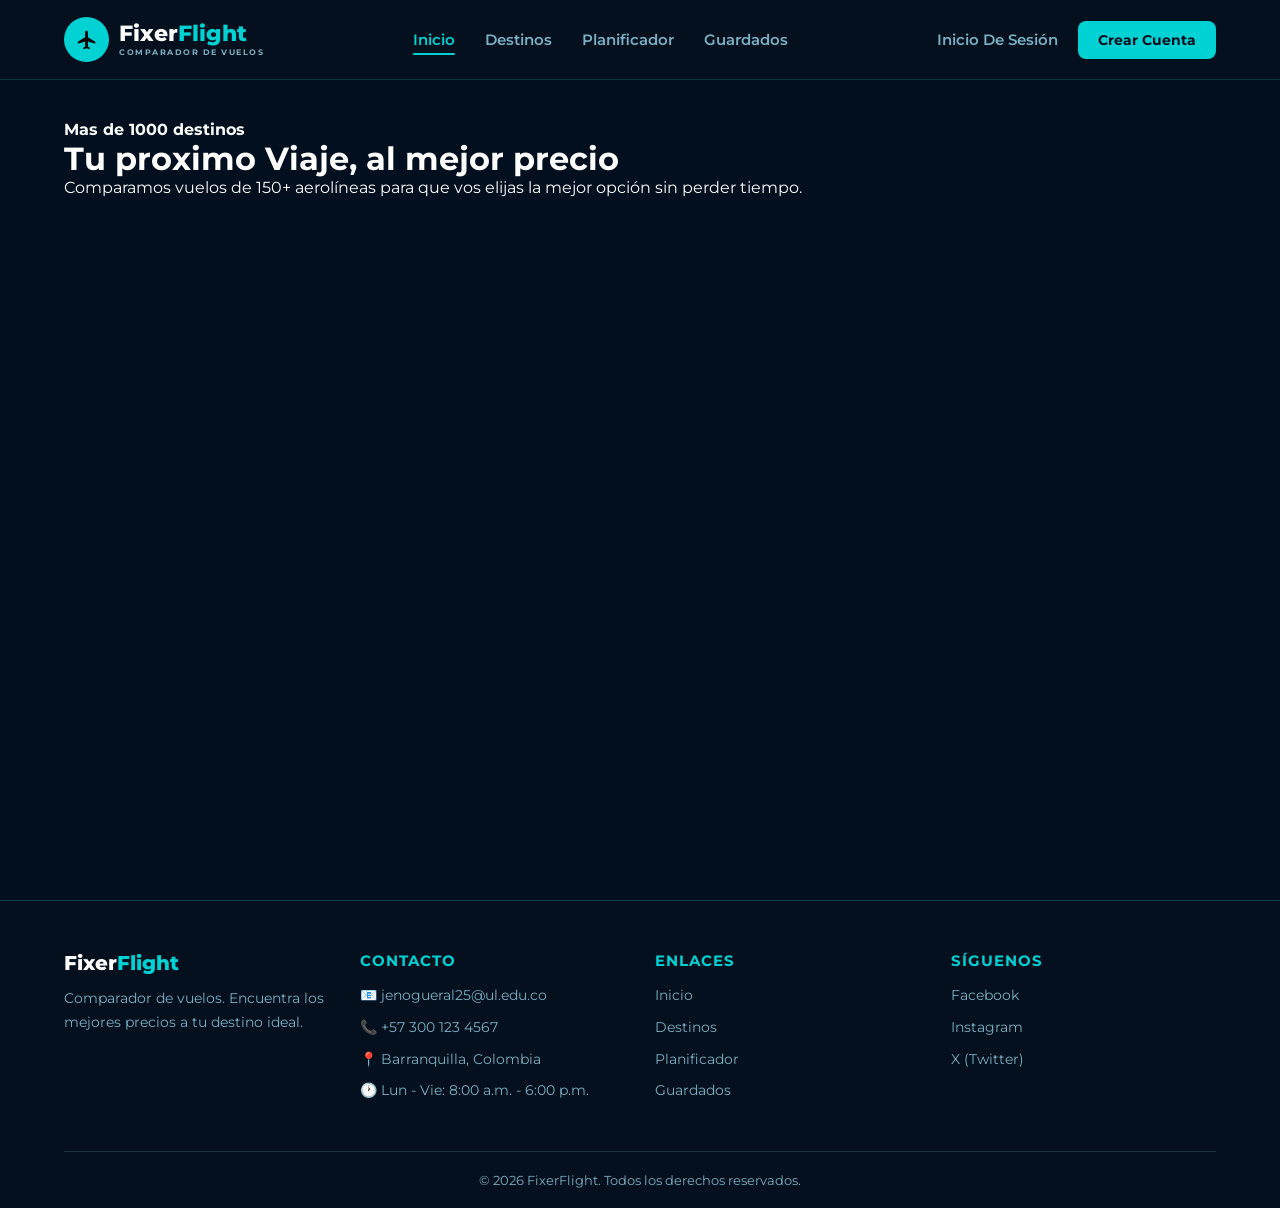
==== index.html @ 4edde40e "x" ====
<!DOCTYPE html>
<html lang="es">
<head>
    <meta charset="UTF-8">
    <meta name="viewport" content="width=device-width, initial-scale=1.0">
    <title>FixerFlight</title>
    <link rel="stylesheet" href="css/stlyles.css">
</head>

<body>
   <header class="contenedor"> 
        
        <a href="" class="logo-link">
            <div class="logo">
                <div class="icon-circle">
                    <svg xmlns="http://www.w3.org/2000/svg" viewBox="0 0 24 24" fill="currentColor" class="avion-icon">
                        <path d="M21 16v-2l-8-5V3.5c0-.83-.67-1.5-1.5-1.5S10 2.67 10 3.5V9l-8 5v2l8-2.5V19l-2 1.5V22l3.5-1 3.5 1v-1.5L13 19v-5.5l8 2.5z"/>
                    </svg>
                </div>
                <div class="text-container">
                    <h1 class="main-title">
                        <span class="text-white">Fixer</span><span class="text-cyan">Flight</span>
                    </h1>
                    <p class="subtitle">COMPARADOR DE VUELOS</p>
                </div>
            </div>
        </a>
        
        
        <ul class="nav-menu">
            <li><a href="index.html" data-page="inicio" class="active">Inicio</a></li>
            <li><a href="destinos.html" data-page="destinos">Destinos</a></li>
            <li><a href="planificador.html" data-page="planificador">Planificador</a></li>
            <li><a href="guardados.html" data-page="guardados">Guardados</a></li>
        </ul>

        
        <div class="sesion">
            <a href="#Inicio_Sesion" class="Inicio_sesion">Inicio De Sesión</a>
            <button type="button" class="btn-crear">Crear Cuenta</button>
        </div>
      
   </header>

   <!-- Contenido principal -->
  <main>

    <h4>Mas de 1000 destinos</h4>
    
    <h1>Tu proximo Viaje, al mejor precio</h1>
    <p>Comparamos vuelos de 150+ aerolíneas para que vos elijas la mejor opción sin perder tiempo.</p>
    
    <!-- aqui va el formulario --> 


    




  </main>

  <!-- Barra inferior -->
  <footer class="footer">
    <div class="footer-contenido">

        <div class="footer-col">
            <h3>Fixer<span class="text-cyan">Flight</span></h3>
            <p>Comparador de vuelos. Encuentra los mejores precios a tu destino ideal.</p>
        </div>

        <div class="footer-col">
            <h4>Contacto</h4>
            <ul>
                <li>📧 <a href="mailto:contacto@fixerflight.com">jenogueral25@ul.edu.co</a></li>
                <li>📞 <a href="tel:+573001234567">+57 300 123 4567</a></li>
                <li>📍 Barranquilla, Colombia</li>
                <li>🕐 Lun - Vie: 8:00 a.m. - 6:00 p.m.</li>
            </ul>
        </div>

        <div class="footer-col">
            <h4>Enlaces</h4>
            <ul>
                <li><a href="index.html">Inicio</a></li>
                <li><a href="destinos.html">Destinos</a></li>
                <li><a href="planificador.html">Planificador</a></li>
                <li><a href="guardados.html">Guardados</a></li>
            </ul>
        </div>

        <div class="footer-col">
            <h4>Síguenos</h4>
            <ul>
                <li><a href="#">Facebook</a></li>
                <li><a href="#">Instagram</a></li>
                <li><a href="#">X (Twitter)</a></li>
            </ul>
        </div>

    </div>

    <div class="footer-copy">
        <p>© 2026 FixerFlight. Todos los derechos reservados.</p>
    </div>
</footer>
    
</body>
</html>
---- css/stlyles.css ----
/* Importar fuente para que se vea igual que la imagen */
@import url('https://fonts.googleapis.com/css2?family=Montserrat:wght@600;700;800&display=swap');

* {
    margin: 0;
    padding: 0;
    box-sizing: border-box;
    font-family: 'Montserrat', sans-serif;
}

.contenedor {
    background-color: rgb(4, 16, 30); 
    display: flex;
    justify-content: space-between; 
    align-items: center; 
    padding: 0 5%;
    height: 80px; 
    box-shadow: 0 4px 10px rgba(0,0,0,0.3);
    border-bottom: 1px solid rgba(0, 210, 211, 0.2);
}

/* LOGO DE FIXER FLIHGT*/
.logo-link {
    text-decoration: none; 
}

.logo {
    display: flex;
    align-items: center;
    gap: 10px; 
}
/* CIRCULO LOGO BARRA SUPERIOR*/
.icon-circle {
    width: 45px; 
    height: 45px;
    background-color: rgb(0, 210, 211); 
    border-radius: 50%;
    display: flex;
    justify-content: center;
    align-items: center;
}
/* AVION ADENTRO DEL CIRCULO */
.avion-icon {
    width: 22px;
    height: 22px;
    color: #000000; 
}

.text-container {
    display: flex;
    flex-direction: column;
    justify-content: center;
}

.main-title {
    margin: 0;
    font-size: 22px; 
    font-weight: 800;
    line-height: 1;
}

.text-white { color: #ffffff; }
.text-cyan { color: rgb(0, 210, 211); }

.subtitle {
    margin: 2px 0 0 0;
    font-size: 8px; 
    font-weight: 700;
    color: rgb(122, 176, 196); 
    letter-spacing: 1.5px;
}

/* 
   ESTILOS DEL MENÚ DE NAVEGACIÓN
   */
.nav-menu {
    display: flex;
    gap: 30px; 
}

.nav-menu li {
    list-style: none;
}

.nav-menu li a {
    color: rgb(122, 176, 196);
    text-decoration: none; 
    font-size: 15px;
    font-weight: 600;
    transition: color 0.3s ease; 
}


.nav-menu li a:hover {
    color: #00d2d3;
}

.nav-menu li a.active {
    color: #00d2d3;
    position: relative;
}
.nav-menu li a.active::after {
    content: "";
    position: absolute;
    bottom: -6px;
    left: 0;
    width: 100%;
    height: 2px;
    background: #00d2d3;
    border-radius: 2px;
}

.nav-menu :active {
     transform: scale(0.90);
}

/* 
   ESTILOS DE LA SECCIÓN DE SESIÓN
    */
.sesion {
    display: flex;
    align-items: center;
    gap: 20px;
}

.Inicio_sesion {
    color: rgb(122, 176, 196);
    text-decoration: none;
    font-size: 15px;
    font-weight: 600;
    transition: color 0.3s ease;
}
.Inicio_sesion:active{

     transform: scale(0.90);
}

.Inicio_sesion:hover {
    color: #ffffff;
}

/* Estilo del botón Crear Cuenta */
.btn-crear {
    background-color: rgb(0, 210, 211); 
    color: rgb(4, 16, 30); 
    border: none;
    padding: 10px 20px;
    border-radius: 8px; 
    font-size: 14px;
    font-weight: 700;
    cursor: pointer;
    transition: background-color 0.3s ease, transform 0.1s ease;
}

.btn-crear:hover {
    background-color: rgb(0, 184, 185); 
}

.btn-crear:active {
    transform: scale(0.95); 
}

/* ===== CONTENIDO PRINCIPAL ===== */
main {
    background-color: rgb(2, 15, 30);
    min-height: calc(100vh - 80px);
    color: #ffffff;
    padding: 40px 5%;
}

/* ===== FOOTER DE CONTACTO ===== */
.footer {
    background-color: rgb(4, 16, 30);
    border-top: 1px solid rgba(0, 210, 211, 0.25);
    color: rgb(122, 176, 196);
    padding: 50px 5% 20px;
    font-family: 'Montserrat', sans-serif;
}

.footer-contenido {
    display: grid;
    grid-template-columns: repeat(4, 1fr);
    gap: 30px;
    max-width: 1200px;
    margin: 0 auto;
}

.footer-col h3 {
    font-size: 20px;
    color: #ffffff;
    font-weight: 800;
    margin-bottom: 12px;
}

.footer-col h4 {
    font-size: 15px;
    color: #00d2d3;
    font-weight: 700;
    margin-bottom: 14px;
    text-transform: uppercase;
    letter-spacing: 1px;
}

.footer-col p,
.footer-col ul li {
    font-size: 14px;
    line-height: 1.7;
    color: rgb(122, 176, 196);
}

.footer-col ul {
    list-style: none;
    padding: 0;
}

.footer-col ul li {
    margin-bottom: 8px;
}

.footer-col a {
    color: rgb(122, 176, 196);
    text-decoration: none;
    transition: color 0.3s ease;
}

.footer-col a:hover {
    color: #00d2d3;
}

.footer-copy {
    text-align: center;
    margin-top: 40px;
    padding-top: 20px;
    border-top: 1px solid rgba(122, 176, 196, 0.2);
    font-size: 13px;
    color: rgb(122, 176, 196);
}

/* Responsive footer */
@media (max-width: 900px) {
    .footer-contenido {
        grid-template-columns: repeat(2, 1fr);
    }
}

@media (max-width: 500px) {
    .footer-contenido {
        grid-template-columns: 1fr;
        text-align: center;
    }
}
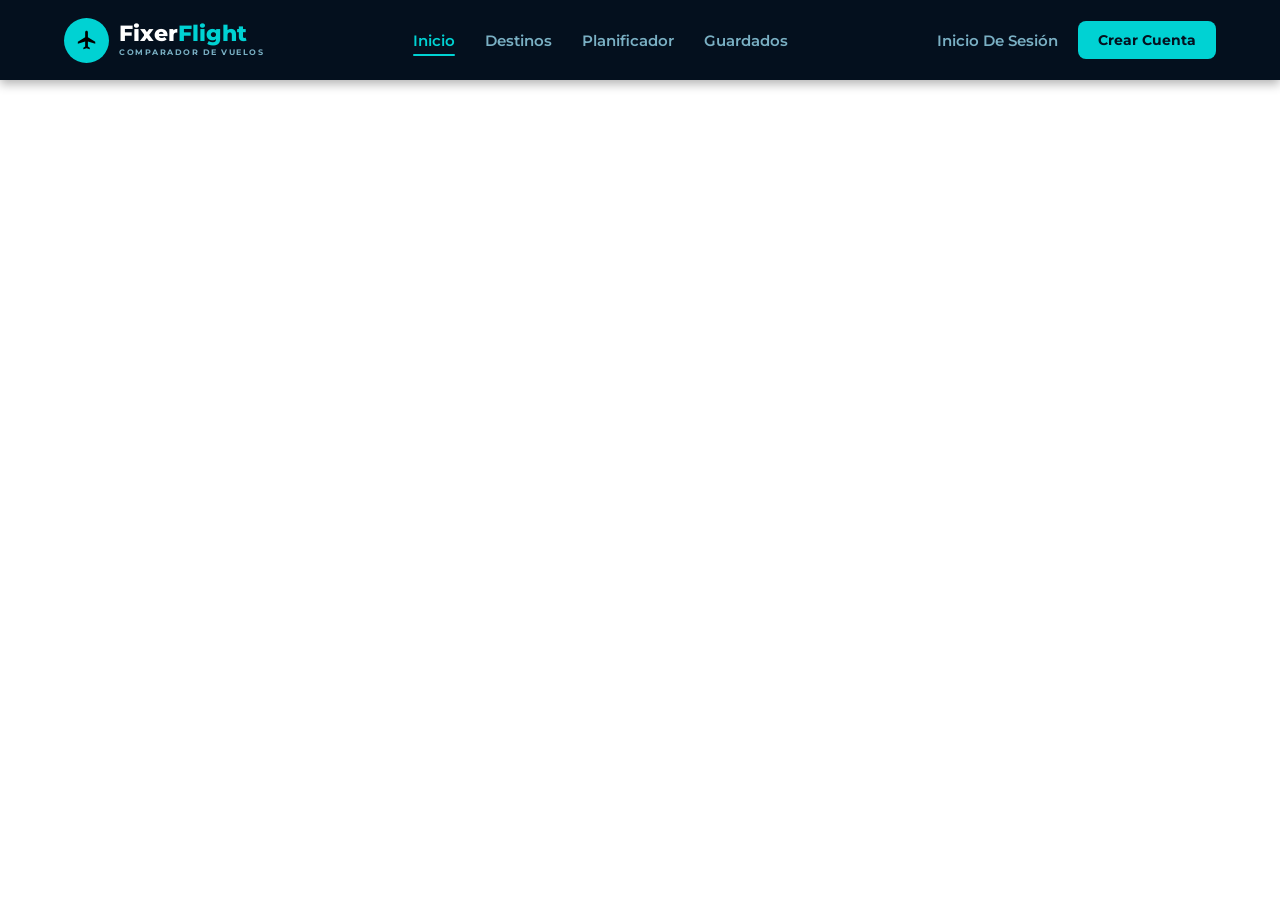
==== commit 9bc78292: "Revert "x" This reverts commit 4edde40e43de58214874a0f2c4571daf77602273, reversing changes made to 4" ====
--- a/index.html
+++ b/index.html
@@ -10,7 +10,7 @@
 <body>
    <header class="contenedor"> 
         
-        <a href="" class="logo-link">
+        <a href="#" class="logo-link">
             <div class="logo">
                 <div class="icon-circle">
                     <svg xmlns="http://www.w3.org/2000/svg" viewBox="0 0 24 24" fill="currentColor" class="avion-icon">
@@ -42,68 +42,6 @@
       
    </header>
 
-   <!-- Contenido principal -->
-  <main>
-
-    <h4>Mas de 1000 destinos</h4>
-    
-    <h1>Tu proximo Viaje, al mejor precio</h1>
-    <p>Comparamos vuelos de 150+ aerolíneas para que vos elijas la mejor opción sin perder tiempo.</p>
-    
-    <!-- aqui va el formulario --> 
-
-
-    
-
-
-
-
-  </main>
-
-  <!-- Barra inferior -->
-  <footer class="footer">
-    <div class="footer-contenido">
-
-        <div class="footer-col">
-            <h3>Fixer<span class="text-cyan">Flight</span></h3>
-            <p>Comparador de vuelos. Encuentra los mejores precios a tu destino ideal.</p>
-        </div>
-
-        <div class="footer-col">
-            <h4>Contacto</h4>
-            <ul>
-                <li>📧 <a href="mailto:contacto@fixerflight.com">jenogueral25@ul.edu.co</a></li>
-                <li>📞 <a href="tel:+573001234567">+57 300 123 4567</a></li>
-                <li>📍 Barranquilla, Colombia</li>
-                <li>🕐 Lun - Vie: 8:00 a.m. - 6:00 p.m.</li>
-            </ul>
-        </div>
-
-        <div class="footer-col">
-            <h4>Enlaces</h4>
-            <ul>
-                <li><a href="index.html">Inicio</a></li>
-                <li><a href="destinos.html">Destinos</a></li>
-                <li><a href="planificador.html">Planificador</a></li>
-                <li><a href="guardados.html">Guardados</a></li>
-            </ul>
-        </div>
-
-        <div class="footer-col">
-            <h4>Síguenos</h4>
-            <ul>
-                <li><a href="#">Facebook</a></li>
-                <li><a href="#">Instagram</a></li>
-                <li><a href="#">X (Twitter)</a></li>
-            </ul>
-        </div>
-
-    </div>
-
-    <div class="footer-copy">
-        <p>© 2026 FixerFlight. Todos los derechos reservados.</p>
-    </div>
-</footer>
-    
+ 
 </body>
 </html>
--- a/css/stlyles.css
+++ b/css/stlyles.css
@@ -16,7 +16,6 @@
     padding: 0 5%;
     height: 80px; 
     box-shadow: 0 4px 10px rgba(0,0,0,0.3);
-    border-bottom: 1px solid rgba(0, 210, 211, 0.2);
 }
 
 /* LOGO DE FIXER FLIHGT*/
@@ -160,92 +159,4 @@
     transform: scale(0.95); 
 }
 
-/* ===== CONTENIDO PRINCIPAL ===== */
-main {
-    background-color: rgb(2, 15, 30);
-    min-height: calc(100vh - 80px);
-    color: #ffffff;
-    padding: 40px 5%;
-}
 
-/* ===== FOOTER DE CONTACTO ===== */
-.footer {
-    background-color: rgb(4, 16, 30);
-    border-top: 1px solid rgba(0, 210, 211, 0.25);
-    color: rgb(122, 176, 196);
-    padding: 50px 5% 20px;
-    font-family: 'Montserrat', sans-serif;
-}
-
-.footer-contenido {
-    display: grid;
-    grid-template-columns: repeat(4, 1fr);
-    gap: 30px;
-    max-width: 1200px;
-    margin: 0 auto;
-}
-
-.footer-col h3 {
-    font-size: 20px;
-    color: #ffffff;
-    font-weight: 800;
-    margin-bottom: 12px;
-}
-
-.footer-col h4 {
-    font-size: 15px;
-    color: #00d2d3;
-    font-weight: 700;
-    margin-bottom: 14px;
-    text-transform: uppercase;
-    letter-spacing: 1px;
-}
-
-.footer-col p,
-.footer-col ul li {
-    font-size: 14px;
-    line-height: 1.7;
-    color: rgb(122, 176, 196);
-}
-
-.footer-col ul {
-    list-style: none;
-    padding: 0;
-}
-
-.footer-col ul li {
-    margin-bottom: 8px;
-}
-
-.footer-col a {
-    color: rgb(122, 176, 196);
-    text-decoration: none;
-    transition: color 0.3s ease;
-}
-
-.footer-col a:hover {
-    color: #00d2d3;
-}
-
-.footer-copy {
-    text-align: center;
-    margin-top: 40px;
-    padding-top: 20px;
-    border-top: 1px solid rgba(122, 176, 196, 0.2);
-    font-size: 13px;
-    color: rgb(122, 176, 196);
-}
-
-/* Responsive footer */
-@media (max-width: 900px) {
-    .footer-contenido {
-        grid-template-columns: repeat(2, 1fr);
-    }
-}
-
-@media (max-width: 500px) {
-    .footer-contenido {
-        grid-template-columns: 1fr;
-        text-align: center;
-    }
-}
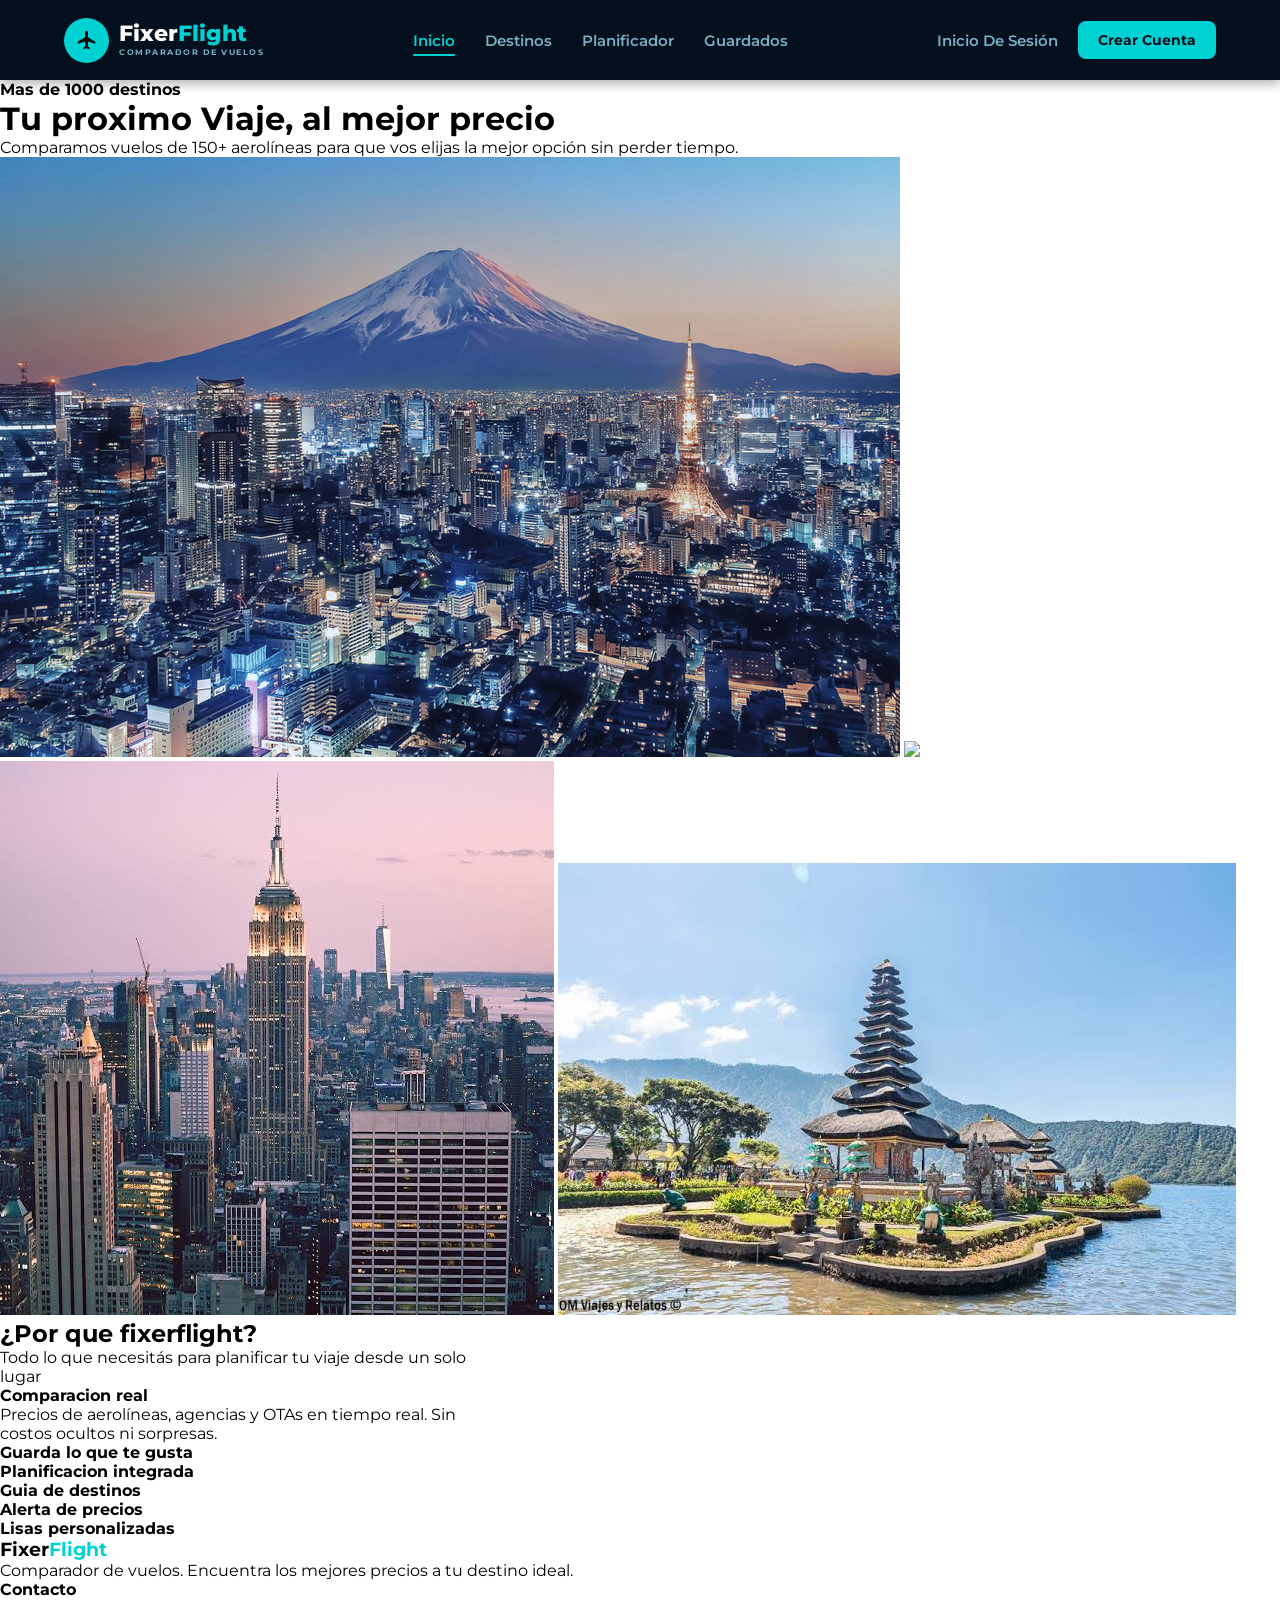
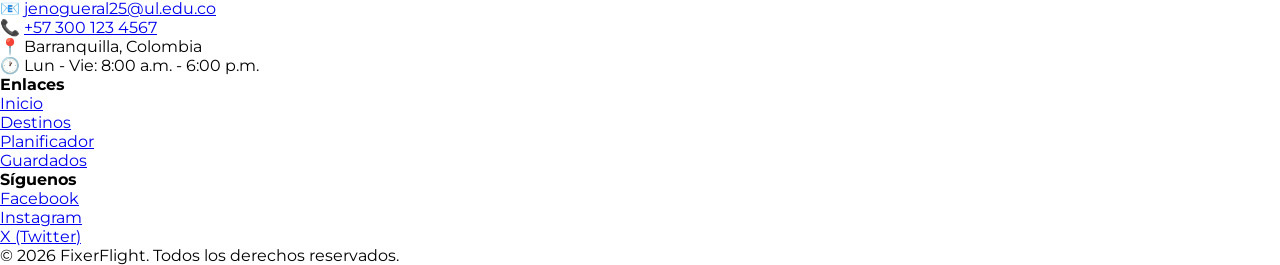
==== commit 355a4d98: "Modificacion 4 index" ====
--- a/index.html
+++ b/index.html
@@ -10,7 +10,7 @@
 <body>
    <header class="contenedor"> 
         
-        <a href="#" class="logo-link">
+        <a href="" class="logo-link">
             <div class="logo">
                 <div class="icon-circle">
                     <svg xmlns="http://www.w3.org/2000/svg" viewBox="0 0 24 24" fill="currentColor" class="avion-icon">
@@ -36,12 +36,94 @@
 
         
         <div class="sesion">
-            <a href="#Inicio_Sesion" class="Inicio_sesion">Inicio De Sesión</a>
-            <button type="button" class="btn-crear">Crear Cuenta</button>
+            <a href="sesion.html" class="Inicio_sesion">Inicio De Sesión</a>
+            <button type="button" class="btn-crear" onclick="window.location.href='crear.html'">Crear Cuenta</button>
         </div>
       
    </header>
 
- 
+   <!-- Contenido principal -->
+  <main>
+
+    <h4>Mas de 1000 destinos</h4>
+    
+    <h1>Tu proximo Viaje, al mejor precio</h1>
+    <p>Comparamos vuelos de 150+ aerolíneas para que vos elijas la mejor opción sin perder tiempo.</p>
+    
+    <!-- aqui va el formulario --> 
+
+    <img src="/imagenes/tokyo_img_inicio.jpg">
+    <img src="/imagenes/paris_img_inicio.jpg">
+    <img src="/imagenes/newyork_img_inicio.jpg">
+    <img src="/imagenes/bali_img_inicio.jpg">
+
+    <h2>¿Por que fixerflight?</h2>
+    <p> Todo lo que necesitás para planificar tu viaje desde un solo <br>lugar</p>
+
+    <h4>Comparacion real</h4>
+    <p>Precios de aerolíneas, agencias y OTAs en tiempo real. Sin<br> costos ocultos ni sorpresas.</p>
+
+    <h4>Guarda lo que te gusta</h4>
+    <p></p>
+
+    <h4>Planificacion integrada</h4>
+    <p></p>
+
+    <h4>Guia de destinos</h4>
+    <p></p>
+
+    <h4>Alerta de precios</h4>
+    <p></p>
+
+    <h4>Lisas personalizadas</h4>
+    <p></p>
+
+  </main>
+
+  <!-- Barra inferior -->
+  <footer class="footer">
+    <div class="footer-contenido">
+
+        <div class="footer-col">
+            <h3>Fixer<span class="text-cyan">Flight</span></h3>
+            <p>Comparador de vuelos. Encuentra los mejores precios a tu destino ideal.</p>
+        </div>
+
+        <div class="footer-col">
+            <h4>Contacto</h4>
+            <ul>
+                <li>📧 <a href="mailto:contacto@fixerflight.com">jenogueral25@ul.edu.co</a></li>
+                <li>📞 <a href="tel:+573001234567">+57 300 123 4567</a></li>
+                <li>📍 Barranquilla, Colombia</li>
+                <li>🕐 Lun - Vie: 8:00 a.m. - 6:00 p.m.</li>
+            </ul>
+        </div>
+
+        <div class="footer-col">
+            <h4>Enlaces</h4>
+            <ul>
+                <li><a href="index.html">Inicio</a></li>
+                <li><a href="destinos.html">Destinos</a></li>
+                <li><a href="planificador.html">Planificador</a></li>
+                <li><a href="guardados.html">Guardados</a></li>
+            </ul>
+        </div>
+
+        <div class="footer-col">
+            <h4>Síguenos</h4>
+            <ul>
+                <li><a href="#">Facebook</a></li>
+                <li><a href="#">Instagram</a></li>
+                <li><a href="#">X (Twitter)</a></li>
+            </ul>
+        </div>
+
+    </div>
+
+    <div class="footer-copy">
+        <p>© 2026 FixerFlight. Todos los derechos reservados.</p>
+    </div>
+</footer>
+    
 </body>
 </html>
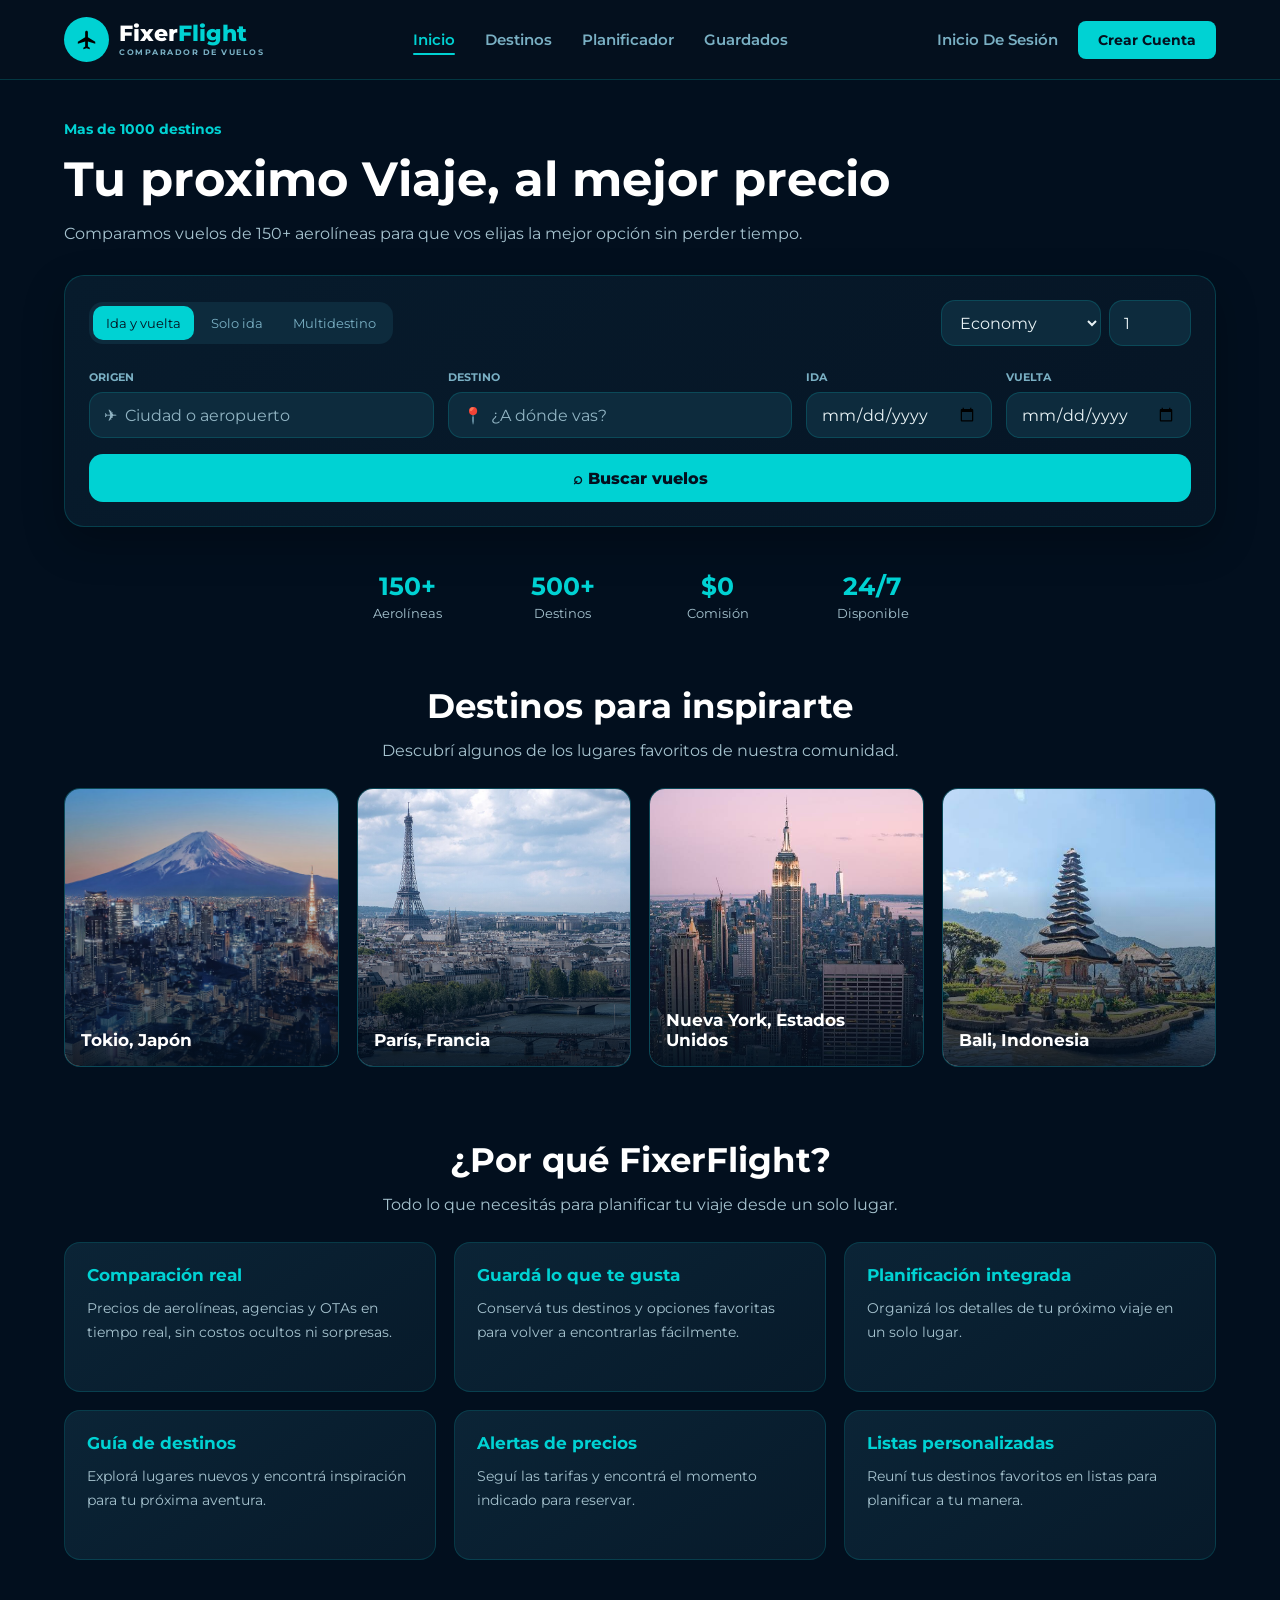
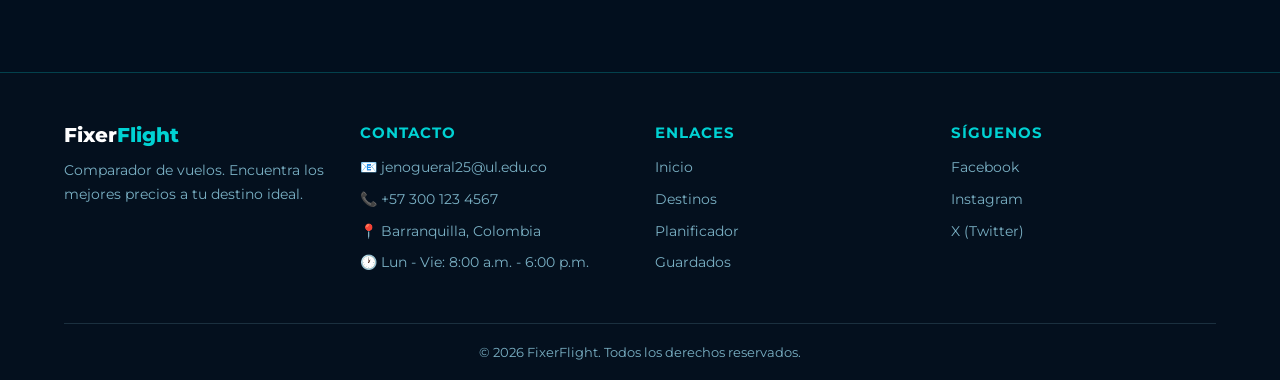
==== commit b98bb7d1: "Cule push" ====
--- a/index.html
+++ b/index.html
@@ -50,33 +50,111 @@
     <h1>Tu proximo Viaje, al mejor precio</h1>
     <p>Comparamos vuelos de 150+ aerolíneas para que vos elijas la mejor opción sin perder tiempo.</p>
     
-    <!-- aqui va el formulario --> 
-
-    <img src="/imagenes/tokyo_img_inicio.jpg">
-    <img src="/imagenes/paris_img_inicio.jpg">
-    <img src="/imagenes/newyork_img_inicio.jpg">
-    <img src="/imagenes/bali_img_inicio.jpg">
-
-    <h2>¿Por que fixerflight?</h2>
-    <p> Todo lo que necesitás para planificar tu viaje desde un solo <br>lugar</p>
-
-    <h4>Comparacion real</h4>
-    <p>Precios de aerolíneas, agencias y OTAs en tiempo real. Sin<br> costos ocultos ni sorpresas.</p>
-
-    <h4>Guarda lo que te gusta</h4>
-    <p></p>
-
-    <h4>Planificacion integrada</h4>
-    <p></p>
-
-    <h4>Guia de destinos</h4>
-    <p></p>
-
-    <h4>Alerta de precios</h4>
-    <p></p>
-
-    <h4>Lisas personalizadas</h4>
-    <p></p>
+    <form class="busqueda-vuelos">
+        <div class="busqueda-opciones">
+            <div class="tipo-viaje" role="group" aria-label="Tipo de viaje">
+                <label><input type="radio" name="tipo-viaje" value="ida-vuelta" checked><span>Ida y vuelta</span></label>
+                <label><input type="radio" name="tipo-viaje" value="solo-ida"><span>Solo ida</span></label>
+                <label><input type="radio" name="tipo-viaje" value="multidestino"><span>Multidestino</span></label>
+            </div>
+            <div class="preferencias-viaje">
+                <label class="visualmente-oculto" for="clase-vuelo">Clase</label>
+                <select id="clase-vuelo" name="clase">
+                    <option>Economy</option>
+                    <option>Premium Economy</option>
+                    <option>Business</option>
+                    <option>First Class</option>
+                </select>
+                <label class="visualmente-oculto" for="pasajeros">Pasajeros</label>
+                <input id="pasajeros" name="pasajeros" type="number" min="1" max="9" value="1">
+            </div>
+        </div>
+
+        <div class="campos-vuelo">
+            <div class="campo-vuelo">
+                <label for="origen">Origen</label>
+                <input id="origen" name="origen" type="text" placeholder="✈  Ciudad o aeropuerto">
+            </div>
+            <div class="campo-vuelo">
+                <label for="destino-vuelo">Destino</label>
+                <input id="destino-vuelo" name="destino" type="text" placeholder="📍  ¿A dónde vas?">
+            </div>
+            <div class="campo-vuelo">
+                <label for="fecha-ida">Ida</label>
+                <input id="fecha-ida" name="fecha-ida" type="date">
+            </div>
+            <div class="campo-vuelo">
+                <label for="fecha-vuelta">Vuelta</label>
+                <input id="fecha-vuelta" name="fecha-vuelta" type="date">
+            </div>
+        </div>
+        <button class="boton-buscar" type="submit">⌕ Buscar vuelos</button>
+    </form>
+
+    <ul class="estadisticas-viaje" aria-label="Datos de FixerFlight">
+        <li><strong>150+</strong><span>Aerolíneas</span></li>
+        <li><strong>500+</strong><span>Destinos</span></li>
+        <li><strong>$0</strong><span>Comisión</span></li>
+        <li><strong>24/7</strong><span>Disponible</span></li>
+    </ul>
+
+    <section class="seccion-destinos" aria-labelledby="titulo-destinos">
+        <div class="encabezado-seccion">
+            <h2 id="titulo-destinos">Destinos para inspirarte</h2>
+            <p>Descubrí algunos de los lugares favoritos de nuestra comunidad.</p>
+        </div>
+        <div class="bloques-destinos">
+            <article class="tarjeta-destino">
+                <img src="imagenes/tokyo_img_inicio.jpg" alt="Vista nocturna de Tokio con el monte Fuji al fondo">
+                <h3>Tokio, Japón</h3>
+            </article>
+            <article class="tarjeta-destino">
+                <img src="imagenes/Pariz_img_inicio.jpg" alt="Vista panorámica de París y la Torre Eiffel">
+                <h3>París, Francia</h3>
+            </article>
+            <article class="tarjeta-destino">
+                <img src="imagenes/newyork_img_inicio.jpg" alt="Edificios de Nueva York al atardecer">
+                <h3>Nueva York, Estados Unidos</h3>
+            </article>
+            <article class="tarjeta-destino">
+                <img src="imagenes/bali_img_inicio.jpg" alt="Templo junto al lago en Bali">
+                <h3>Bali, Indonesia</h3>
+            </article>
+        </div>
+    </section>
+
+    <section class="seccion-ventajas" aria-labelledby="titulo-ventajas">
+        <div class="encabezado-seccion">
+            <h2 id="titulo-ventajas">¿Por qué FixerFlight?</h2>
+            <p>Todo lo que necesitás para planificar tu viaje desde un solo lugar.</p>
+        </div>
+        <div class="bloques-ventajas">
+            <article class="tarjeta-ventaja">
+                <h3>Comparación real</h3>
+                <p>Precios de aerolíneas, agencias y OTAs en tiempo real, sin costos ocultos ni sorpresas.</p>
+            </article>
+            <article class="tarjeta-ventaja">
+                <h3>Guardá lo que te gusta</h3>
+                <p>Conservá tus destinos y opciones favoritas para volver a encontrarlas fácilmente.</p>
+            </article>
+            <article class="tarjeta-ventaja">
+                <h3>Planificación integrada</h3>
+                <p>Organizá los detalles de tu próximo viaje en un solo lugar.</p>
+            </article>
+            <article class="tarjeta-ventaja">
+                <h3>Guía de destinos</h3>
+                <p>Explorá lugares nuevos y encontrá inspiración para tu próxima aventura.</p>
+            </article>
+            <article class="tarjeta-ventaja">
+                <h3>Alertas de precios</h3>
+                <p>Seguí las tarifas y encontrá el momento indicado para reservar.</p>
+            </article>
+            <article class="tarjeta-ventaja">
+                <h3>Listas personalizadas</h3>
+                <p>Reuní tus destinos favoritos en listas para planificar a tu manera.</p>
+            </article>
+        </div>
+    </section>
 
   </main>
 
--- a/css/stlyles.css
+++ b/css/stlyles.css
@@ -16,6 +16,7 @@
     padding: 0 5%;
     height: 80px; 
     box-shadow: 0 4px 10px rgba(0,0,0,0.3);
+    border-bottom: 1px solid rgba(0, 210, 211, 0.2);
 }
 
 /* LOGO DE FIXER FLIHGT*/
@@ -159,4 +160,438 @@
     transform: scale(0.95); 
 }
 
-
+/* ===== CONTENIDO PRINCIPAL ===== */
+main {
+    background-color: rgb(2, 15, 30);
+    min-height: calc(100vh - 80px);
+    color: #ffffff;
+    padding: 40px 5%;
+}
+
+main > h4,
+main > h1,
+main > p {
+    max-width: 1200px;
+    margin-right: auto;
+    margin-left: auto;
+}
+
+main > h4 {
+    color: #00d2d3;
+    font-size: 14px;
+    margin-bottom: 12px;
+}
+
+main > h1 {
+    font-size: clamp(30px, 5vw, 48px);
+    margin-bottom: 12px;
+}
+
+main > p {
+    color: rgb(166, 195, 207);
+    line-height: 1.7;
+    margin-bottom: 28px;
+}
+
+.busqueda-vuelos {
+    max-width: 1200px;
+    margin: 0 auto;
+    padding: 24px;
+    background: linear-gradient(135deg, #071b2c, #061525);
+    border: 1px solid rgba(0, 210, 211, 0.2);
+    border-radius: 20px;
+    box-shadow: 0 16px 40px rgba(0, 0, 0, 0.25);
+}
+
+.busqueda-opciones,
+.preferencias-viaje,
+.tipo-viaje {
+    display: flex;
+    align-items: center;
+}
+
+.busqueda-opciones {
+    justify-content: space-between;
+    gap: 16px;
+    margin-bottom: 24px;
+}
+
+.tipo-viaje {
+    gap: 4px;
+    padding: 4px;
+    background-color: #0d2b3d;
+    border-radius: 14px;
+}
+
+.tipo-viaje label {
+    position: relative;
+    cursor: pointer;
+    font-size: 13px;
+}
+
+.tipo-viaje input {
+    position: absolute;
+    width: 1px;
+    height: 1px;
+    opacity: 0;
+}
+
+.tipo-viaje label span {
+    display: block;
+    padding: 9px 13px;
+    border-radius: 10px;
+    color: rgb(122, 176, 196);
+}
+
+.tipo-viaje input:checked + span {
+    background-color: #00d2d3;
+    color: #04101e;
+}
+
+.tipo-viaje input:focus-visible + span {
+    outline: 2px solid #ffffff;
+}
+
+.preferencias-viaje {
+    gap: 8px;
+}
+
+.preferencias-viaje select,
+.preferencias-viaje input,
+.campo-vuelo input {
+    min-width: 0;
+    min-height: 46px;
+    padding: 0 14px;
+    border: 1px solid rgba(0, 210, 211, 0.18);
+    border-radius: 14px;
+    background-color: #0d2b3d;
+    color: #e8f2f5;
+    font: inherit;
+}
+
+.preferencias-viaje select {
+    width: 160px;
+}
+
+.preferencias-viaje input {
+    width: 82px;
+}
+
+.campos-vuelo {
+    display: grid;
+    grid-template-columns: minmax(150px, 1.3fr) minmax(150px, 1.3fr) minmax(130px, 0.7fr) minmax(130px, 0.7fr);
+    gap: 14px;
+    margin-bottom: 16px;
+}
+
+.campo-vuelo {
+    display: flex;
+    flex-direction: column;
+    gap: 8px;
+}
+
+.campo-vuelo label {
+    color: rgb(122, 176, 196);
+    font-size: 11px;
+    font-weight: 700;
+    text-transform: uppercase;
+}
+
+.campo-vuelo input {
+    width: 100%;
+}
+
+.campo-vuelo input::placeholder {
+    color: rgb(145, 180, 195);
+}
+
+.boton-buscar {
+    width: 100%;
+    min-height: 48px;
+    border: 0;
+    border-radius: 14px;
+    background-color: #00d2d3;
+    color: #04101e;
+    font: inherit;
+    font-weight: 800;
+    cursor: pointer;
+    transition: background-color 0.2s ease, transform 0.2s ease;
+}
+
+.boton-buscar:hover {
+    background-color: #00b8b9;
+}
+
+.boton-buscar:active {
+    transform: scale(0.99);
+}
+
+.estadisticas-viaje {
+    display: grid;
+    grid-template-columns: repeat(4, minmax(0, 1fr));
+    gap: 20px;
+    max-width: 600px;
+    margin: 44px auto 64px;
+    list-style: none;
+    text-align: center;
+}
+
+.estadisticas-viaje li {
+    display: flex;
+    flex-direction: column;
+    gap: 4px;
+}
+
+.estadisticas-viaje strong {
+    color: #00d2d3;
+    font-size: 25px;
+}
+
+.estadisticas-viaje span {
+    color: rgb(166, 195, 207);
+    font-size: 13px;
+}
+
+.seccion-destinos,
+.seccion-ventajas {
+    max-width: 1200px;
+    margin: 0 auto 72px;
+}
+
+.encabezado-seccion {
+    margin-bottom: 24px;
+    text-align: center;
+}
+
+.encabezado-seccion h2 {
+    margin-bottom: 10px;
+    font-size: clamp(25px, 4vw, 34px);
+}
+
+.encabezado-seccion p {
+    color: rgb(166, 195, 207);
+    line-height: 1.7;
+}
+
+.bloques-destinos {
+    display: grid;
+    grid-template-columns: repeat(4, minmax(0, 1fr));
+    gap: 18px;
+}
+
+.tarjeta-destino {
+    position: relative;
+    min-height: 240px;
+    overflow: hidden;
+    border: 1px solid rgba(0, 210, 211, 0.18);
+    border-radius: 16px;
+    background-color: #0d2b3d;
+}
+
+.tarjeta-destino::after {
+    position: absolute;
+    inset: 35% 0 0;
+    background: linear-gradient(transparent, rgba(2, 15, 30, 0.9));
+    content: "";
+}
+
+.tarjeta-destino img {
+    width: 100%;
+    height: 100%;
+    min-height: 240px;
+    object-fit: cover;
+    transition: transform 0.3s ease;
+}
+
+.tarjeta-destino:hover img {
+    transform: scale(1.05);
+}
+
+.tarjeta-destino h3 {
+    position: absolute;
+    z-index: 1;
+    right: 16px;
+    bottom: 16px;
+    left: 16px;
+    font-size: 17px;
+}
+
+.bloques-ventajas {
+    display: grid;
+    grid-template-columns: repeat(3, minmax(0, 1fr));
+    gap: 18px;
+}
+
+.tarjeta-ventaja {
+    min-height: 150px;
+    padding: 22px;
+    border: 1px solid rgba(0, 210, 211, 0.16);
+    border-radius: 16px;
+    background: linear-gradient(145deg, #0b2436, #071a2a);
+}
+
+.tarjeta-ventaja h3 {
+    margin-bottom: 12px;
+    color: #00d2d3;
+    font-size: 17px;
+}
+
+.tarjeta-ventaja p {
+    color: rgb(166, 195, 207);
+    font-size: 14px;
+    line-height: 1.7;
+}
+
+.visualmente-oculto {
+    position: absolute;
+    width: 1px;
+    height: 1px;
+    overflow: hidden;
+    clip: rect(0, 0, 0, 0);
+    white-space: nowrap;
+    clip-path: inset(50%);
+}
+
+/* ===== FOOTER DE CONTACTO ===== */
+.footer {
+    background-color: rgb(4, 16, 30);
+    border-top: 1px solid rgba(0, 210, 211, 0.25);
+    color: rgb(122, 176, 196);
+    padding: 50px 5% 20px;
+    font-family: 'Montserrat', sans-serif;
+}
+
+.footer-contenido {
+    display: grid;
+    grid-template-columns: repeat(4, 1fr);
+    gap: 30px;
+    max-width: 1200px;
+    margin: 0 auto;
+}
+
+.footer-col h3 {
+    font-size: 20px;
+    color: #ffffff;
+    font-weight: 800;
+    margin-bottom: 12px;
+}
+
+.footer-col h4 {
+    font-size: 15px;
+    color: #00d2d3;
+    font-weight: 700;
+    margin-bottom: 14px;
+    text-transform: uppercase;
+    letter-spacing: 1px;
+}
+
+.footer-col p,
+.footer-col ul li {
+    font-size: 14px;
+    line-height: 1.7;
+    color: rgb(122, 176, 196);
+}
+
+.footer-col ul {
+    list-style: none;
+    padding: 0;
+}
+
+.footer-col ul li {
+    margin-bottom: 8px;
+}
+
+.footer-col a {
+    color: rgb(122, 176, 196);
+    text-decoration: none;
+    transition: color 0.3s ease;
+}
+
+.footer-col a:hover {
+    color: #00d2d3;
+}
+
+.footer-copy {
+    text-align: center;
+    margin-top: 40px;
+    padding-top: 20px;
+    border-top: 1px solid rgba(122, 176, 196, 0.2);
+    font-size: 13px;
+    color: rgb(122, 176, 196);
+}
+
+/* Responsive footer */
+@media (max-width: 900px) {
+    .campos-vuelo {
+        grid-template-columns: repeat(2, minmax(0, 1fr));
+    }
+
+    .bloques-destinos {
+        grid-template-columns: repeat(2, minmax(0, 1fr));
+    }
+
+    .footer-contenido {
+        grid-template-columns: repeat(2, 1fr);
+    }
+}
+
+@media (max-width: 650px) {
+    .busqueda-vuelos {
+        padding: 18px;
+    }
+
+    .busqueda-opciones {
+        align-items: stretch;
+        flex-direction: column;
+    }
+
+    .tipo-viaje {
+        justify-content: space-between;
+    }
+
+    .tipo-viaje label {
+        font-size: 11px;
+    }
+
+    .tipo-viaje label span {
+        padding: 9px 8px;
+    }
+
+    .preferencias-viaje select {
+        flex: 1;
+    }
+
+    .bloques-ventajas {
+        grid-template-columns: repeat(2, minmax(0, 1fr));
+    }
+}
+
+@media (max-width: 500px) {
+    main {
+        padding: 32px 5%;
+    }
+
+    .campos-vuelo,
+    .bloques-destinos,
+    .bloques-ventajas {
+        grid-template-columns: 1fr;
+    }
+
+    .estadisticas-viaje {
+        grid-template-columns: repeat(2, minmax(0, 1fr));
+        margin: 36px auto 52px;
+    }
+
+    .tarjeta-destino {
+        min-height: 210px;
+    }
+
+    .tarjeta-destino img {
+        min-height: 210px;
+    }
+
+    .footer-contenido {
+        grid-template-columns: 1fr;
+        text-align: center;
+    }
+}
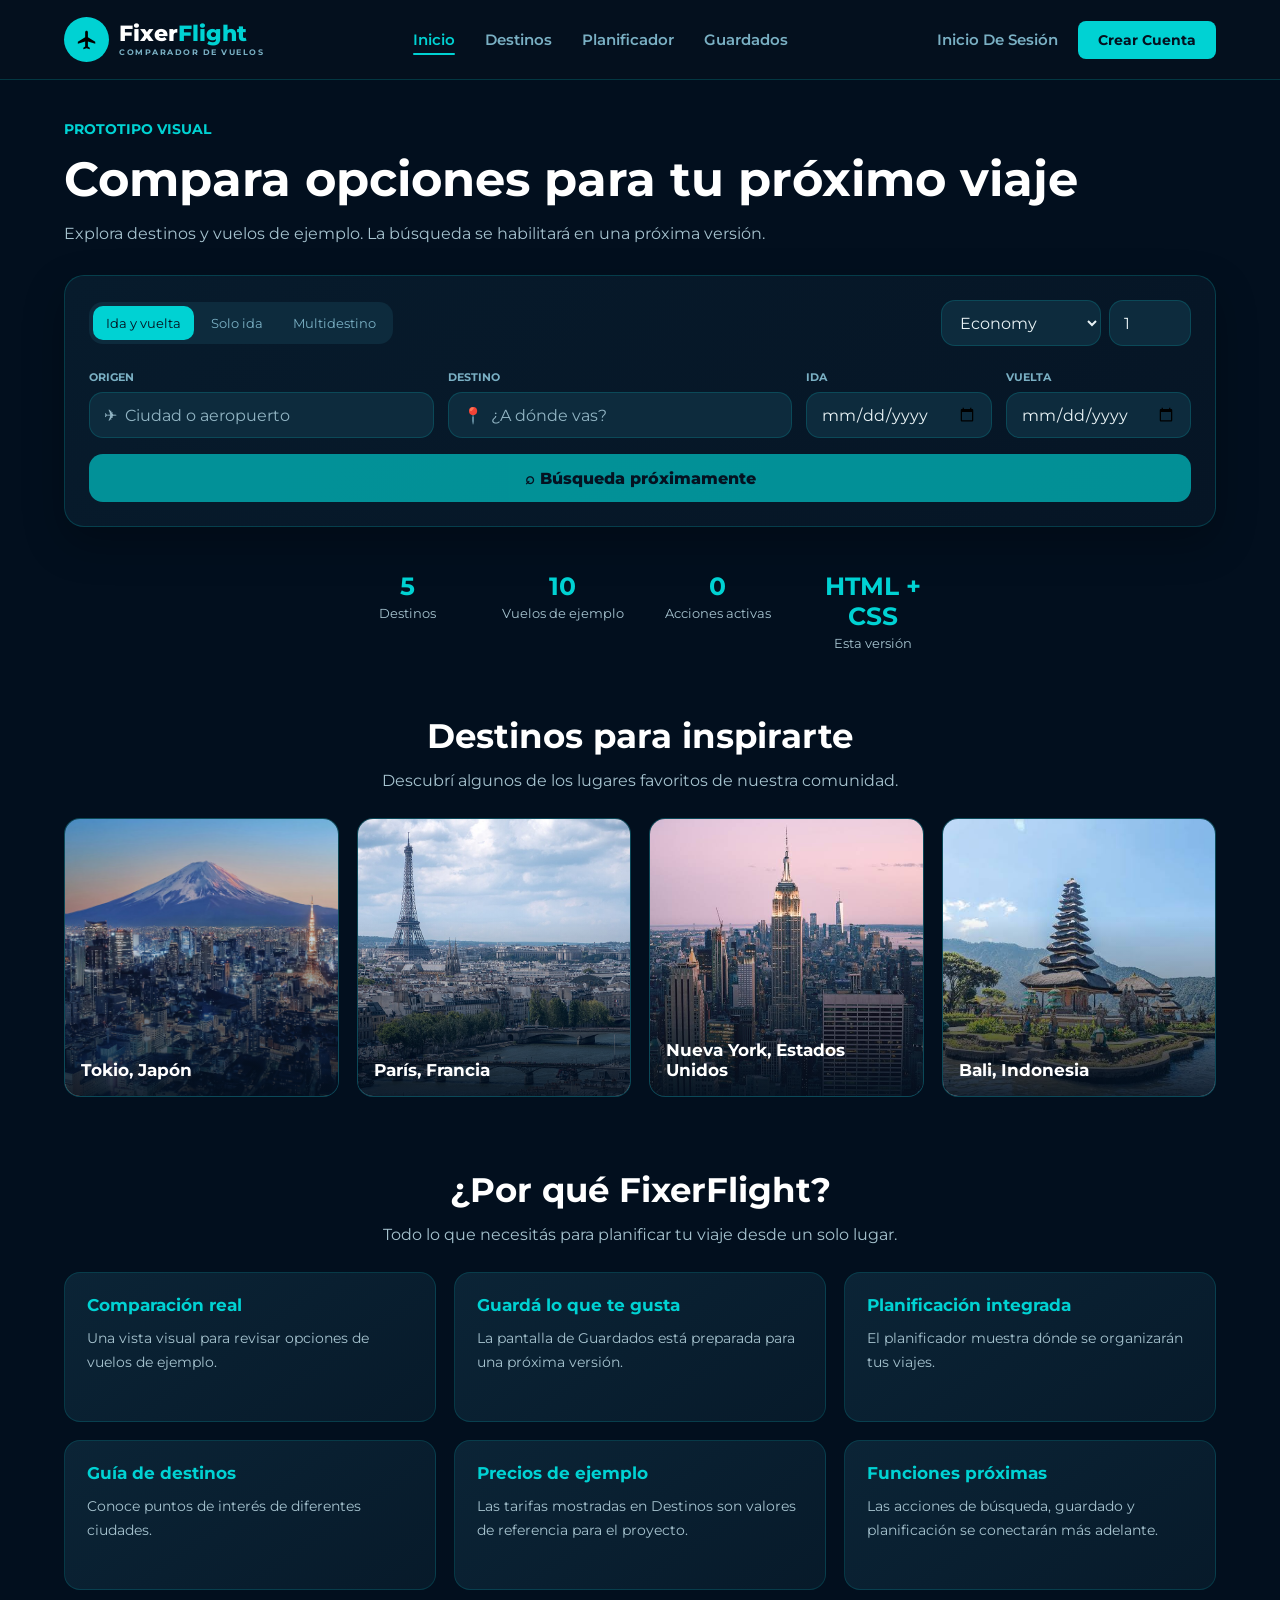
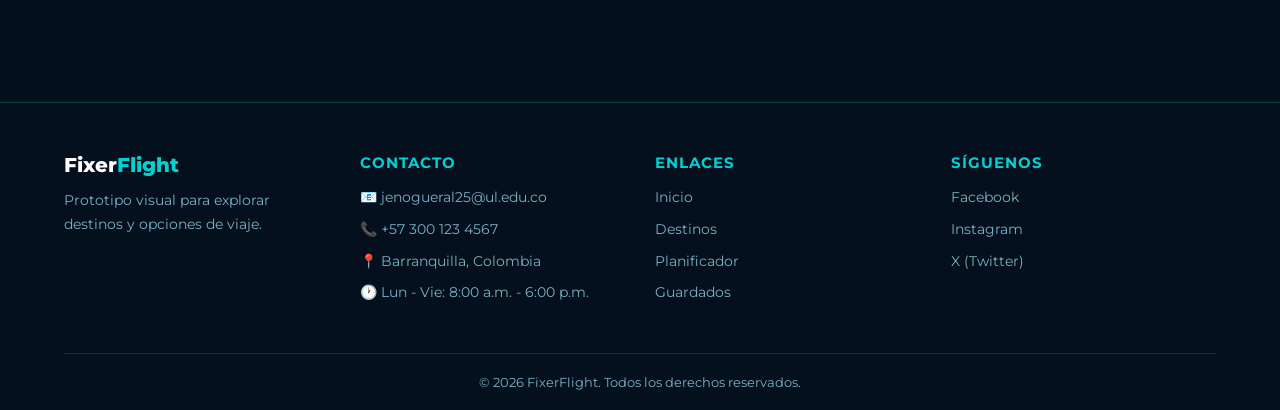
==== commit 55a98cd1: "mega mega upd" ====
--- a/index.html
+++ b/index.html
@@ -1,22 +1,32 @@
+<!-- Indica al navegador que este archivo usa HTML5, la versión actual de HTML. -->
 <!DOCTYPE html>
+<!-- La etiqueta html contiene toda la página; lang="es" informa que está en español. -->
 <html lang="es">
 <head>
+    <!-- Permite mostrar correctamente letras especiales como las tildes y la ñ. -->
     <meta charset="UTF-8">
+    <!-- Hace que el diseño se adapte al ancho de celulares y otros dispositivos. -->
     <meta name="viewport" content="width=device-width, initial-scale=1.0">
+    <!-- Este texto aparece en la pestaña del navegador. -->
     <title>FixerFlight</title>
+    <!-- Conecta esta página con la hoja de estilos que controla sus colores y apariencia. -->
     <link rel="stylesheet" href="css/stlyles.css">
 </head>
 
 <body>
+   <!-- Encabezado compartido: contiene el logo, la navegación y los enlaces de cuenta. -->
    <header class="contenedor"> 
         
-        <a href="" class="logo-link">
+        <!-- Al hacer clic en el logo, el enlace lleva a la página de inicio. -->
+        <a href="index.html" class="logo-link">
             <div class="logo">
                 <div class="icon-circle">
+                    <!-- Este SVG dibuja el avión directamente; no es una imagen ni JavaScript. -->
                     <svg xmlns="http://www.w3.org/2000/svg" viewBox="0 0 24 24" fill="currentColor" class="avion-icon">
                         <path d="M21 16v-2l-8-5V3.5c0-.83-.67-1.5-1.5-1.5S10 2.67 10 3.5V9l-8 5v2l8-2.5V19l-2 1.5V22l3.5-1 3.5 1v-1.5L13 19v-5.5l8 2.5z"/>
                     </svg>
                 </div>
+                <!-- El nombre del sitio se separa en dos partes para poder darles estilos distintos. -->
                 <div class="text-container">
                     <h1 class="main-title">
                         <span class="text-white">Fixer</span><span class="text-cyan">Flight</span>
@@ -27,38 +37,46 @@
         </a>
         
         
+        <!-- Lista de enlaces para cambiar entre las páginas del proyecto. -->
         <ul class="nav-menu">
-            <li><a href="index.html" data-page="inicio" class="active">Inicio</a></li>
-            <li><a href="destinos.html" data-page="destinos">Destinos</a></li>
-            <li><a href="planificador.html" data-page="planificador">Planificador</a></li>
-            <li><a href="guardados.html" data-page="guardados">Guardados</a></li>
+            <li><a href="index.html" class="active">Inicio</a></li>
+            <li><a href="destinos.html">Destinos</a></li>
+            <li><a href="planificador.html">Planificador</a></li>
+            <li><a href="guardados.html">Guardados</a></li>
         </ul>
 
-        
+        <!-- Accesos a las pantallas visuales de inicio de sesión y creación de cuenta. -->
         <div class="sesion">
             <a href="sesion.html" class="Inicio_sesion">Inicio De Sesión</a>
-            <button type="button" class="btn-crear" onclick="window.location.href='crear.html'">Crear Cuenta</button>
+            <a class="btn-crear" href="crear.html">Crear Cuenta</a>
         </div>
       
    </header>
 
-   <!-- Contenido principal -->
+   <!-- main agrupa el contenido principal y diferente de la navegación y el pie de página. -->
   <main>
 
-    <h4>Mas de 1000 destinos</h4>
+    <!-- Etiqueta visible que aclara que esta versión es una demostración visual. -->
+    <h4>PROTOTIPO VISUAL</h4>
     
-    <h1>Tu proximo Viaje, al mejor precio</h1>
-    <p>Comparamos vuelos de 150+ aerolíneas para que vos elijas la mejor opción sin perder tiempo.</p>
+    <h1>Compara opciones para tu próximo viaje</h1>
+    <p>Explora destinos y vuelos de ejemplo. La búsqueda se habilitará en una próxima versión.</p>
     
-    <form class="busqueda-vuelos">
+    <!-- Panel visual de búsqueda. Sus campos se pueden ver, pero no buscan vuelos todavía. -->
+    <div class="busqueda-vuelos">
+        <!-- Agrupa el tipo de viaje y las preferencias generales del pasajero. -->
         <div class="busqueda-opciones">
+            <!-- Los radio buttons permiten seleccionar una sola modalidad de viaje en este prototipo. -->
             <div class="tipo-viaje" role="group" aria-label="Tipo de viaje">
                 <label><input type="radio" name="tipo-viaje" value="ida-vuelta" checked><span>Ida y vuelta</span></label>
                 <label><input type="radio" name="tipo-viaje" value="solo-ida"><span>Solo ida</span></label>
                 <label><input type="radio" name="tipo-viaje" value="multidestino"><span>Multidestino</span></label>
             </div>
+            <!-- Preferencias: un menú de clase y una cantidad de pasajeros de ejemplo. -->
             <div class="preferencias-viaje">
+                <!-- Esta etiqueta ayuda a lectores de pantalla aunque no se vea en el diseño. -->
                 <label class="visualmente-oculto" for="clase-vuelo">Clase</label>
+                <!-- Cada option es una opción que se puede elegir dentro del menú. -->
                 <select id="clase-vuelo" name="clase">
                     <option>Economy</option>
                     <option>Premium Economy</option>
@@ -66,12 +84,15 @@
                     <option>First Class</option>
                 </select>
                 <label class="visualmente-oculto" for="pasajeros">Pasajeros</label>
+                <!-- min y max limitan el número visible; value muestra 1 como valor inicial. -->
                 <input id="pasajeros" name="pasajeros" type="number" min="1" max="9" value="1">
             </div>
         </div>
 
+        <!-- Campos para escribir ciudades y elegir fechas; aún no están conectados a una búsqueda. -->
         <div class="campos-vuelo">
             <div class="campo-vuelo">
+                <!-- for conecta el texto de la etiqueta con el campo que tiene el mismo id. -->
                 <label for="origen">Origen</label>
                 <input id="origen" name="origen" type="text" placeholder="✈  Ciudad o aeropuerto">
             </div>
@@ -88,23 +109,28 @@
                 <input id="fecha-vuelta" name="fecha-vuelta" type="date">
             </div>
         </div>
-        <button class="boton-buscar" type="submit">⌕ Buscar vuelos</button>
-    </form>
-
+        <!-- disabled desactiva el botón para dejar claro que la búsqueda todavía no funciona. -->
+        <button class="boton-buscar" type="button" disabled>⌕ Búsqueda próximamente</button>
+    </div>
+
+    <!-- Datos escritos directamente en HTML para resumir el contenido de esta maqueta. -->
     <ul class="estadisticas-viaje" aria-label="Datos de FixerFlight">
-        <li><strong>150+</strong><span>Aerolíneas</span></li>
-        <li><strong>500+</strong><span>Destinos</span></li>
-        <li><strong>$0</strong><span>Comisión</span></li>
-        <li><strong>24/7</strong><span>Disponible</span></li>
+        <li><strong>5</strong><span>Destinos</span></li>
+        <li><strong>10</strong><span>Vuelos de ejemplo</span></li>
+        <li><strong>0</strong><span>Acciones activas</span></li>
+        <li><strong>HTML + CSS</strong><span>Esta versión</span></li>
     </ul>
 
+    <!-- section crea un bloque temático; aria-labelledby lo relaciona con su título. -->
     <section class="seccion-destinos" aria-labelledby="titulo-destinos">
         <div class="encabezado-seccion">
             <h2 id="titulo-destinos">Destinos para inspirarte</h2>
             <p>Descubrí algunos de los lugares favoritos de nuestra comunidad.</p>
         </div>
+        <!-- Cada article es una tarjeta independiente con una foto y el nombre de un destino. -->
         <div class="bloques-destinos">
             <article class="tarjeta-destino">
+                <!-- src indica dónde está la imagen y alt describe la imagen si no se puede ver. -->
                 <img src="imagenes/tokyo_img_inicio.jpg" alt="Vista nocturna de Tokio con el monte Fuji al fondo">
                 <h3>Tokio, Japón</h3>
             </article>
@@ -123,50 +149,54 @@
         </div>
     </section>
 
+    <!-- Segunda sección temática: explica visualmente qué ofrece el proyecto. -->
     <section class="seccion-ventajas" aria-labelledby="titulo-ventajas">
         <div class="encabezado-seccion">
             <h2 id="titulo-ventajas">¿Por qué FixerFlight?</h2>
             <p>Todo lo que necesitás para planificar tu viaje desde un solo lugar.</p>
         </div>
+        <!-- Estas tarjetas son textos informativos, no botones ni funciones activas. -->
         <div class="bloques-ventajas">
             <article class="tarjeta-ventaja">
                 <h3>Comparación real</h3>
-                <p>Precios de aerolíneas, agencias y OTAs en tiempo real, sin costos ocultos ni sorpresas.</p>
+                <p>Una vista visual para revisar opciones de vuelos de ejemplo.</p>
             </article>
             <article class="tarjeta-ventaja">
                 <h3>Guardá lo que te gusta</h3>
-                <p>Conservá tus destinos y opciones favoritas para volver a encontrarlas fácilmente.</p>
+                <p>La pantalla de Guardados está preparada para una próxima versión.</p>
             </article>
             <article class="tarjeta-ventaja">
                 <h3>Planificación integrada</h3>
-                <p>Organizá los detalles de tu próximo viaje en un solo lugar.</p>
+                <p>El planificador muestra dónde se organizarán tus viajes.</p>
             </article>
             <article class="tarjeta-ventaja">
                 <h3>Guía de destinos</h3>
-                <p>Explorá lugares nuevos y encontrá inspiración para tu próxima aventura.</p>
-            </article>
-            <article class="tarjeta-ventaja">
-                <h3>Alertas de precios</h3>
-                <p>Seguí las tarifas y encontrá el momento indicado para reservar.</p>
-            </article>
-            <article class="tarjeta-ventaja">
-                <h3>Listas personalizadas</h3>
-                <p>Reuní tus destinos favoritos en listas para planificar a tu manera.</p>
+                <p>Conoce puntos de interés de diferentes ciudades.</p>
+            </article>
+            <article class="tarjeta-ventaja">
+                <h3>Precios de ejemplo</h3>
+                <p>Las tarifas mostradas en Destinos son valores de referencia para el proyecto.</p>
+            </article>
+            <article class="tarjeta-ventaja">
+                <h3>Funciones próximas</h3>
+                <p>Las acciones de búsqueda, guardado y planificación se conectarán más adelante.</p>
             </article>
         </div>
     </section>
 
   </main>
 
-  <!-- Barra inferior -->
+  <!-- Pie de página: repite la identidad del proyecto y muestra contacto y enlaces. -->
   <footer class="footer">
     <div class="footer-contenido">
 
+        <!-- Primera columna del pie: nombre y breve descripción. -->
         <div class="footer-col">
             <h3>Fixer<span class="text-cyan">Flight</span></h3>
-            <p>Comparador de vuelos. Encuentra los mejores precios a tu destino ideal.</p>
-        </div>
-
+            <p>Prototipo visual para explorar destinos y opciones de viaje.</p>
+        </div>
+
+        <!-- Datos de contacto. mailto: abre el programa de correo y tel: permite llamar desde el celular. -->
         <div class="footer-col">
             <h4>Contacto</h4>
             <ul>
@@ -177,6 +207,7 @@
             </ul>
         </div>
 
+        <!-- Enlaces a las mismas páginas que aparecen en la navegación superior. -->
         <div class="footer-col">
             <h4>Enlaces</h4>
             <ul>
@@ -187,6 +218,7 @@
             </ul>
         </div>
 
+        <!-- Enlaces sociales de muestra; # no lleva todavía a una cuenta externa. -->
         <div class="footer-col">
             <h4>Síguenos</h4>
             <ul>
@@ -198,6 +230,7 @@
 
     </div>
 
+    <!-- Aviso de derechos y año mostrado en la página. -->
     <div class="footer-copy">
         <p>© 2026 FixerFlight. Todos los derechos reservados.</p>
     </div>
--- a/css/stlyles.css
+++ b/css/stlyles.css
@@ -141,6 +141,7 @@
 
 /* Estilo del botón Crear Cuenta */
 .btn-crear {
+    display: inline-block;
     background-color: rgb(0, 210, 211); 
     color: rgb(4, 16, 30); 
     border: none;
@@ -149,6 +150,7 @@
     font-size: 14px;
     font-weight: 700;
     cursor: pointer;
+    text-decoration: none;
     transition: background-color 0.3s ease, transform 0.1s ease;
 }
 
@@ -158,6 +160,12 @@
 
 .btn-crear:active {
     transform: scale(0.95); 
+}
+
+.btn-crear:disabled,
+.boton-buscar:disabled {
+    cursor: not-allowed;
+    opacity: 0.65;
 }
 
 /* ===== CONTENIDO PRINCIPAL ===== */
@@ -595,3 +603,21 @@
         text-align: center;
     }
 }
+
+@media (max-width: 1100px) {
+    .contenedor {
+        height: auto;
+        min-height: 80px;
+        flex-wrap: wrap;
+        gap: 16px;
+        padding: 16px 5%;
+    }
+
+    .nav-menu {
+        order: 3;
+        width: 100%;
+        justify-content: center;
+        gap: 16px;
+        padding: 0;
+    }
+}
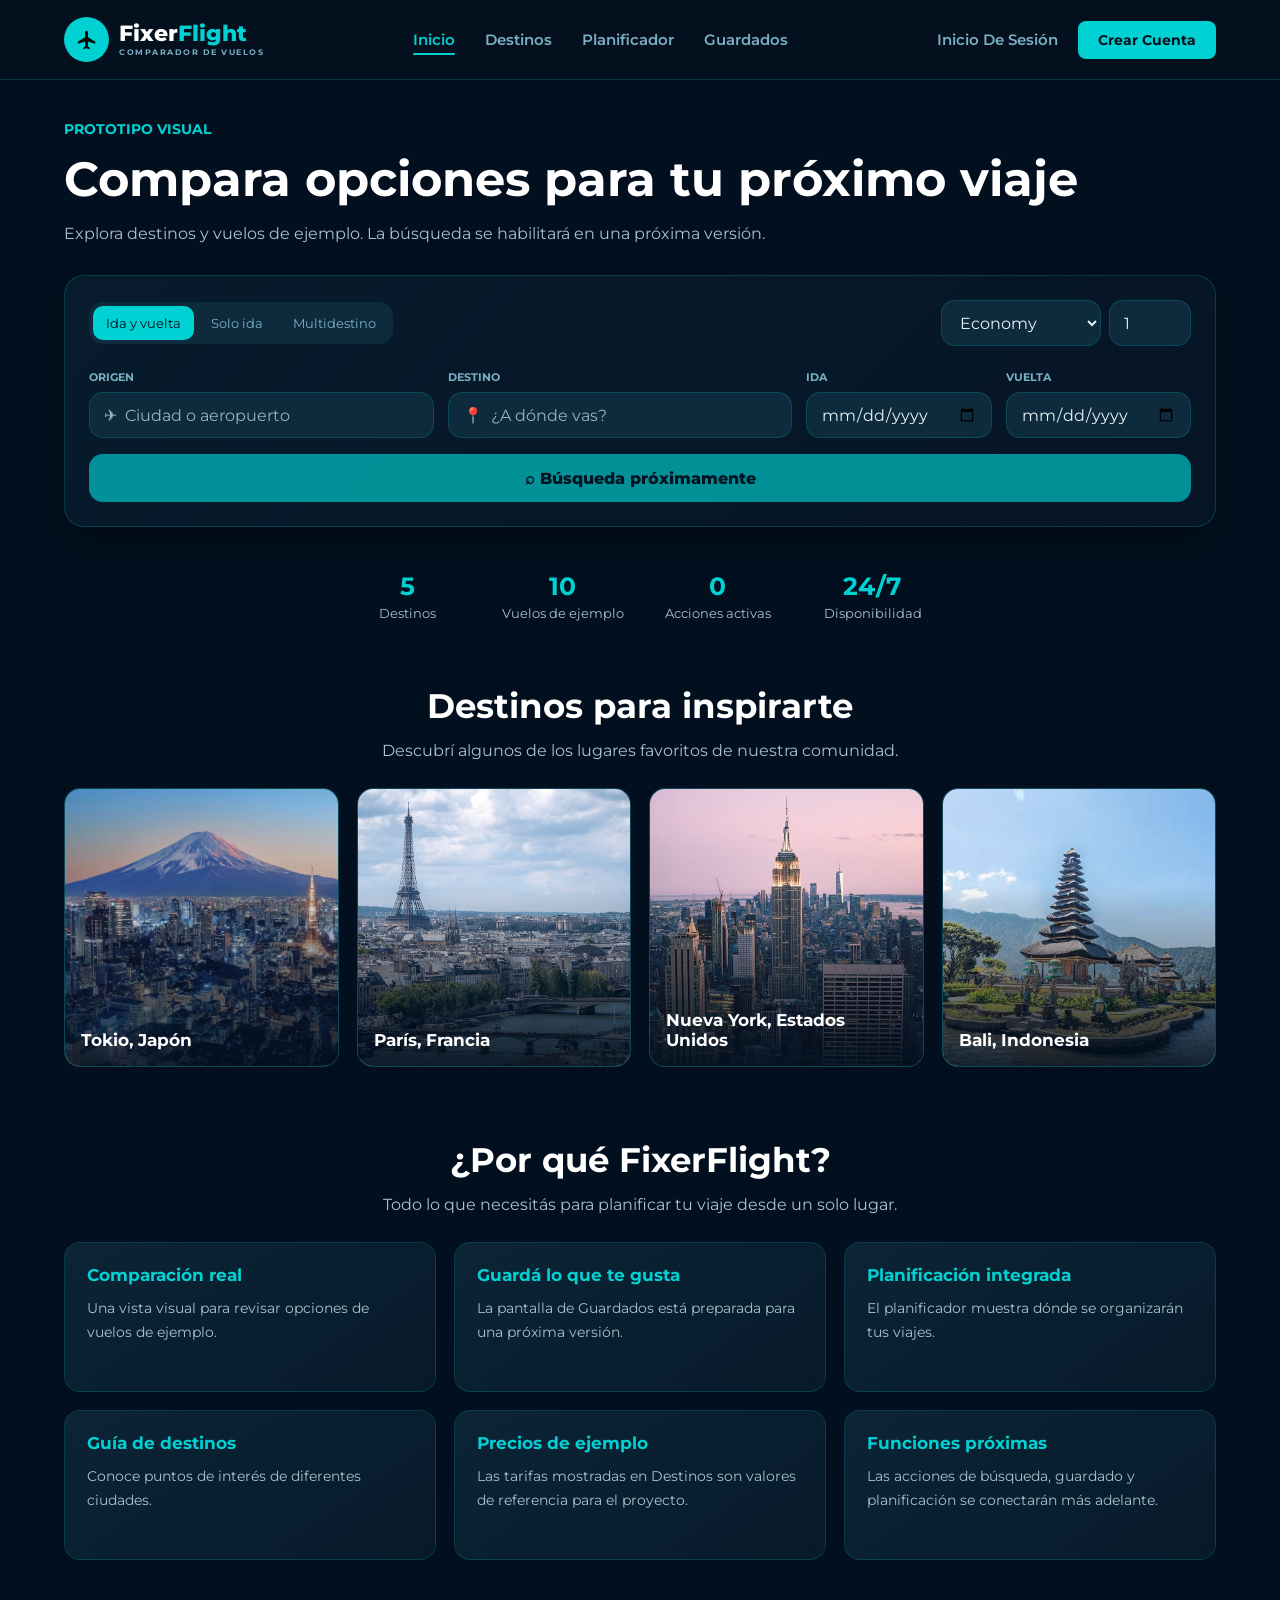
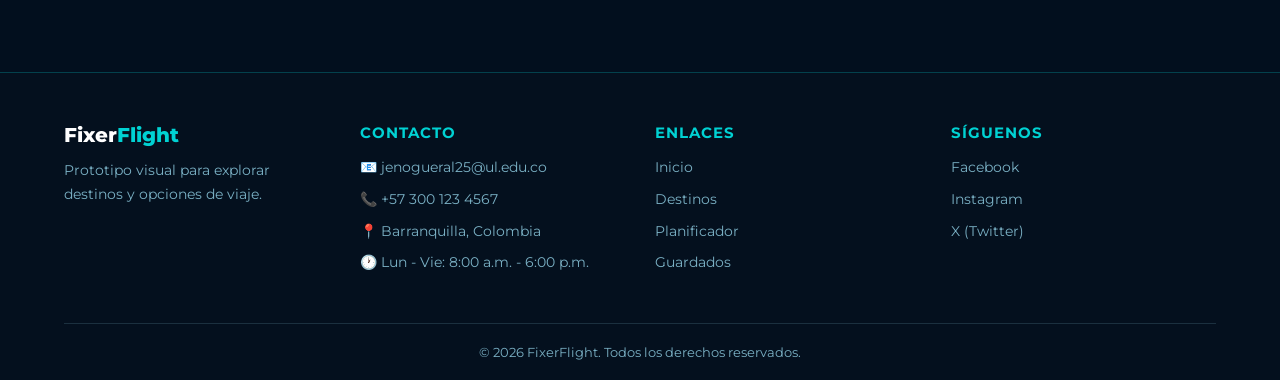
==== commit 6a18d73f: "correcion chistoidad" ====
--- a/index.html
+++ b/index.html
@@ -118,7 +118,7 @@
         <li><strong>5</strong><span>Destinos</span></li>
         <li><strong>10</strong><span>Vuelos de ejemplo</span></li>
         <li><strong>0</strong><span>Acciones activas</span></li>
-        <li><strong>HTML + CSS</strong><span>Esta versión</span></li>
+        <li><strong>24/7</strong><span>Disponibilidad</span></li>
     </ul>
 
     <!-- section crea un bloque temático; aria-labelledby lo relaciona con su título. -->
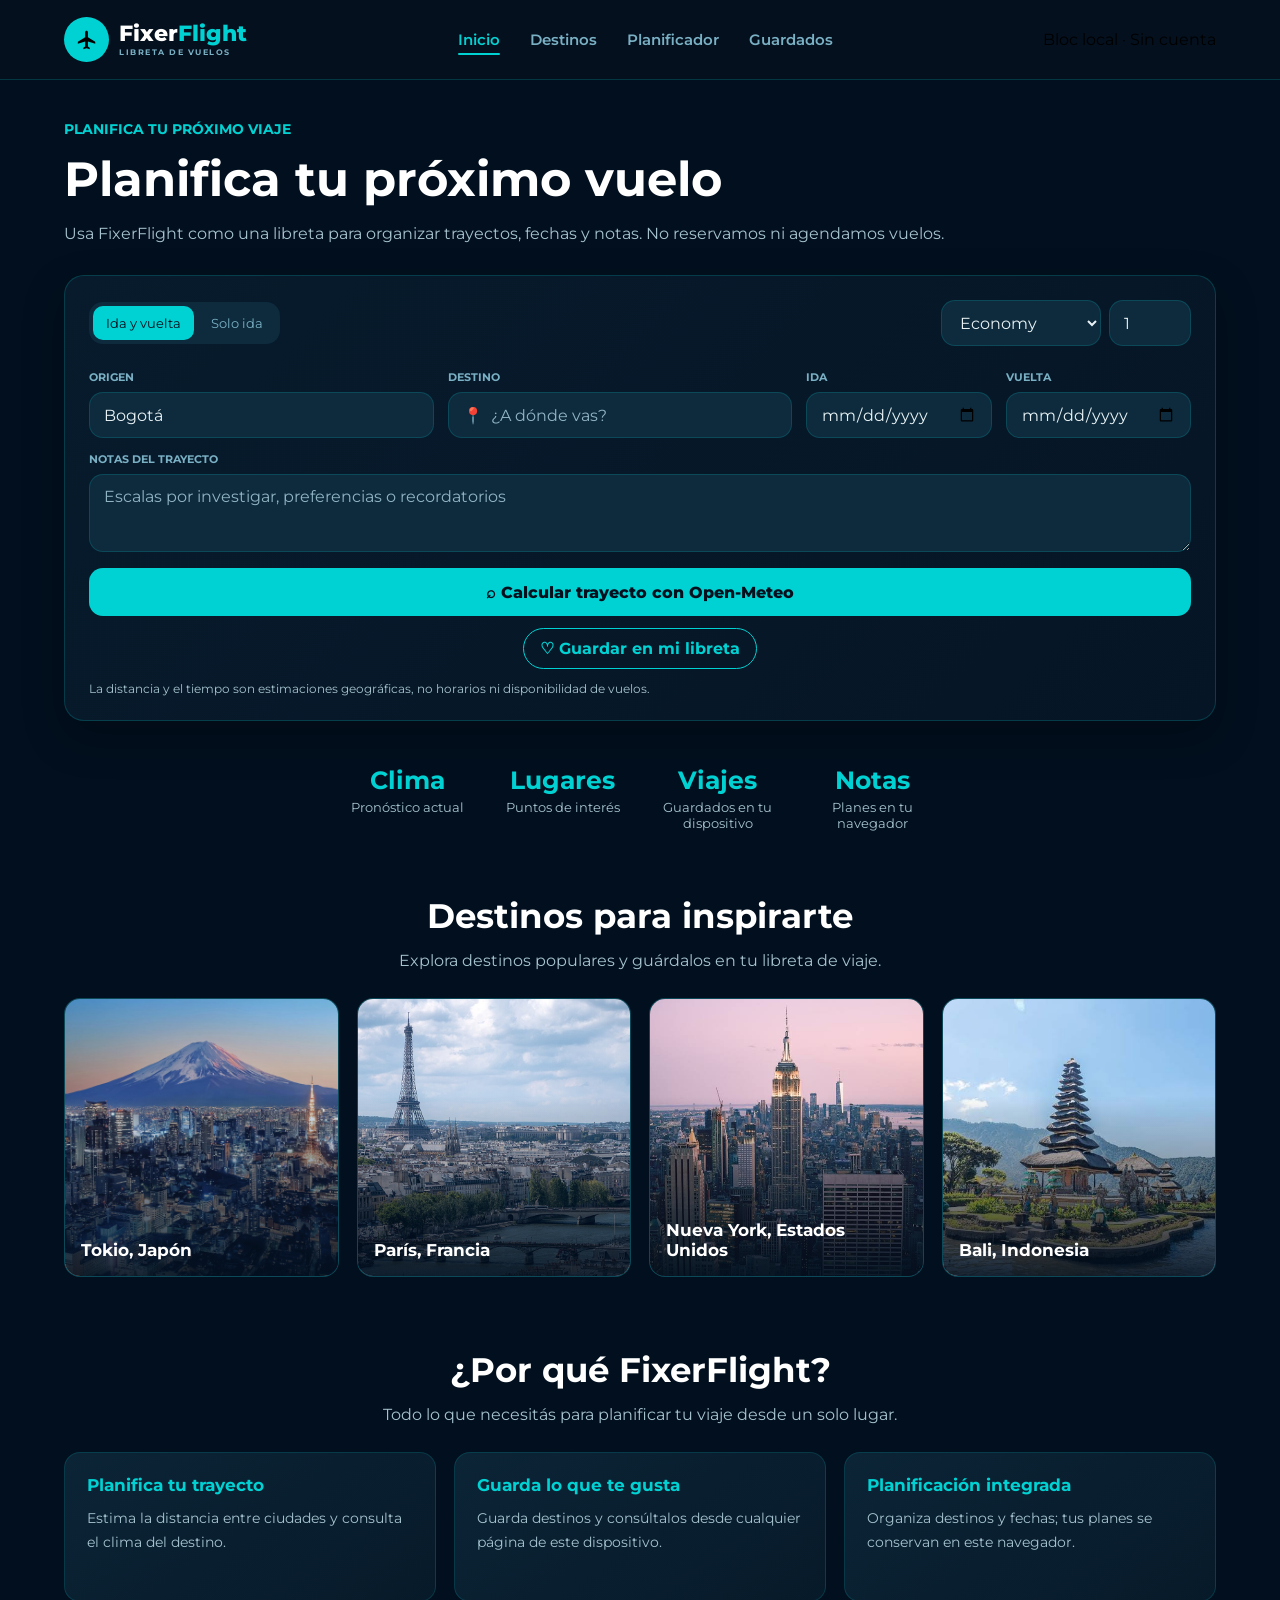
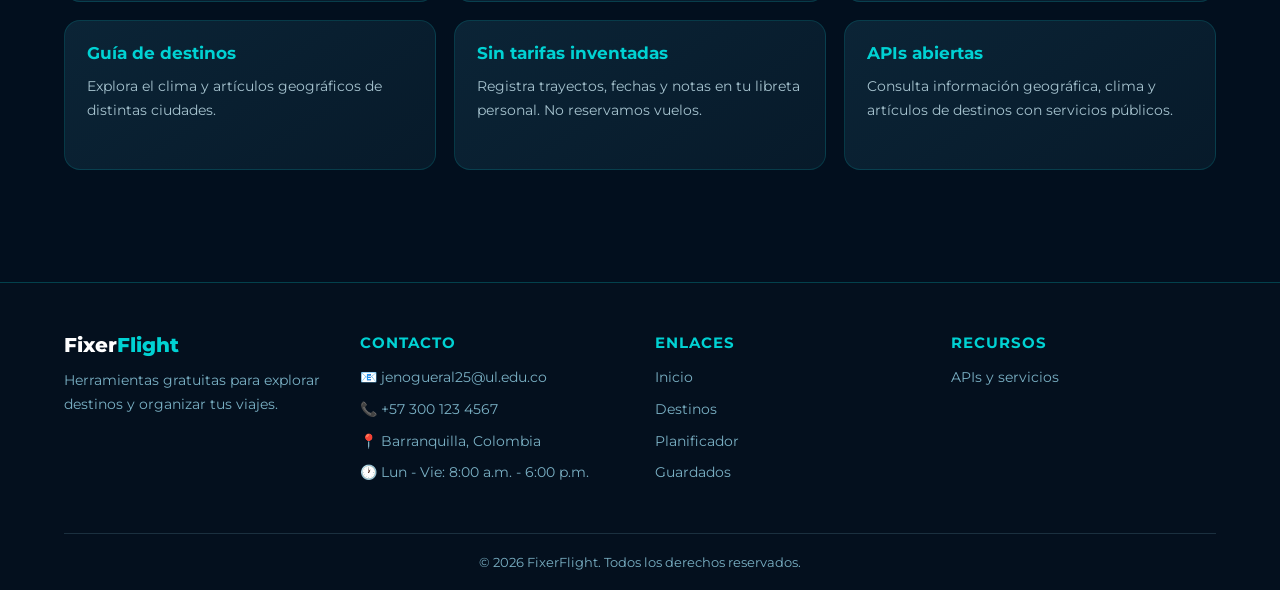
==== commit b2116878: "el gran update y entonces moses partio el mar en dos" ====
--- a/index.html
+++ b/index.html
@@ -13,7 +13,7 @@
     <link rel="stylesheet" href="css/stlyles.css">
 </head>
 
-<body>
+<body data-page="inicio">
    <!-- Encabezado compartido: contiene el logo, la navegación y los enlaces de cuenta. -->
    <header class="contenedor"> 
         
@@ -31,7 +31,7 @@
                     <h1 class="main-title">
                         <span class="text-white">Fixer</span><span class="text-cyan">Flight</span>
                     </h1>
-                    <p class="subtitle">COMPARADOR DE VUELOS</p>
+                    <p class="subtitle">LIBRETA DE VUELOS</p>
                 </div>
             </div>
         </a>
@@ -46,33 +46,26 @@
         </ul>
 
         <!-- Accesos a las pantallas visuales de inicio de sesión y creación de cuenta. -->
-        <div class="sesion">
-            <a href="sesion.html" class="Inicio_sesion">Inicio De Sesión</a>
-            <a class="btn-crear" href="crear.html">Crear Cuenta</a>
-        </div>
+        <div class="sesion"><span>Bloc local · Sin cuenta</span></div>
       
    </header>
 
    <!-- main agrupa el contenido principal y diferente de la navegación y el pie de página. -->
   <main>
 
-    <!-- Etiqueta visible que aclara que esta versión es una demostración visual. -->
-    <h4>PROTOTIPO VISUAL</h4>
+    <h4>PLANIFICA TU PRÓXIMO VIAJE</h4>
     
-    <h1>Compara opciones para tu próximo viaje</h1>
-    <p>Explora destinos y vuelos de ejemplo. La búsqueda se habilitará en una próxima versión.</p>
+    <h1>Planifica tu próximo vuelo</h1>
+    <p>Usa FixerFlight como una libreta para organizar trayectos, fechas y notas. No reservamos ni agendamos vuelos.</p>
     
-    <!-- Panel visual de búsqueda. Sus campos se pueden ver, pero no buscan vuelos todavía. -->
-    <div class="busqueda-vuelos">
+    <form class="busqueda-vuelos" id="formularioVuelos">
         <!-- Agrupa el tipo de viaje y las preferencias generales del pasajero. -->
         <div class="busqueda-opciones">
-            <!-- Los radio buttons permiten seleccionar una sola modalidad de viaje en este prototipo. -->
             <div class="tipo-viaje" role="group" aria-label="Tipo de viaje">
                 <label><input type="radio" name="tipo-viaje" value="ida-vuelta" checked><span>Ida y vuelta</span></label>
                 <label><input type="radio" name="tipo-viaje" value="solo-ida"><span>Solo ida</span></label>
-                <label><input type="radio" name="tipo-viaje" value="multidestino"><span>Multidestino</span></label>
-            </div>
-            <!-- Preferencias: un menú de clase y una cantidad de pasajeros de ejemplo. -->
+            </div>
+            <!-- Preferencias de clase y cantidad de pasajeros. -->
             <div class="preferencias-viaje">
                 <!-- Esta etiqueta ayuda a lectores de pantalla aunque no se vea en el diseño. -->
                 <label class="visualmente-oculto" for="clase-vuelo">Clase</label>
@@ -84,48 +77,53 @@
                     <option>First Class</option>
                 </select>
                 <label class="visualmente-oculto" for="pasajeros">Pasajeros</label>
-                <!-- min y max limitan el número visible; value muestra 1 como valor inicial. -->
                 <input id="pasajeros" name="pasajeros" type="number" min="1" max="9" value="1">
             </div>
         </div>
 
-        <!-- Campos para escribir ciudades y elegir fechas; aún no están conectados a una búsqueda. -->
+        <!-- Los datos describen un plan personal, no una reserva. -->
         <div class="campos-vuelo">
             <div class="campo-vuelo">
                 <!-- for conecta el texto de la etiqueta con el campo que tiene el mismo id. -->
                 <label for="origen">Origen</label>
-                <input id="origen" name="origen" type="text" placeholder="✈  Ciudad o aeropuerto">
+                <input id="origen" name="origen" type="text" placeholder="✈  Ciudad o aeropuerto" value="Bogotá" required>
             </div>
             <div class="campo-vuelo">
                 <label for="destino-vuelo">Destino</label>
-                <input id="destino-vuelo" name="destino" type="text" placeholder="📍  ¿A dónde vas?">
+                <input id="destino-vuelo" name="destino" type="text" placeholder="📍  ¿A dónde vas?" required>
             </div>
             <div class="campo-vuelo">
                 <label for="fecha-ida">Ida</label>
-                <input id="fecha-ida" name="fecha-ida" type="date">
+                <input id="fecha-ida" name="fecha-ida" type="date" required>
             </div>
             <div class="campo-vuelo">
                 <label for="fecha-vuelta">Vuelta</label>
                 <input id="fecha-vuelta" name="fecha-vuelta" type="date">
             </div>
-        </div>
-        <!-- disabled desactiva el botón para dejar claro que la búsqueda todavía no funciona. -->
-        <button class="boton-buscar" type="button" disabled>⌕ Búsqueda próximamente</button>
-    </div>
+            <div class="campo-vuelo campo-notas-vuelo">
+                <label for="notas-vuelo">Notas del trayecto</label>
+                <textarea id="notas-vuelo" name="notas" maxlength="500" placeholder="Escalas por investigar, preferencias o recordatorios"></textarea>
+            </div>
+        </div>
+        <button class="boton-buscar" type="submit">⌕ Calcular trayecto con Open-Meteo</button>
+        <button class="boton-guardar-busqueda" id="guardarBusquedaVuelo" type="button">♡ Guardar en mi libreta</button>
+        <p class="nota-busqueda" id="mensajeBusqueda" role="status" aria-live="polite">La distancia y el tiempo son estimaciones geográficas, no horarios ni disponibilidad de vuelos.</p>
+        <div class="resultado-trayecto" id="resultadoTrayecto" aria-live="polite"></div>
+    </form>
 
     <!-- Datos escritos directamente en HTML para resumir el contenido de esta maqueta. -->
     <ul class="estadisticas-viaje" aria-label="Datos de FixerFlight">
-        <li><strong>5</strong><span>Destinos</span></li>
-        <li><strong>10</strong><span>Vuelos de ejemplo</span></li>
-        <li><strong>0</strong><span>Acciones activas</span></li>
-        <li><strong>24/7</strong><span>Disponibilidad</span></li>
+        <li><strong>Clima</strong><span>Pronóstico actual</span></li>
+        <li><strong>Lugares</strong><span>Puntos de interés</span></li>
+        <li><strong>Viajes</strong><span>Guardados en tu dispositivo</span></li>
+        <li><strong>Notas</strong><span>Planes en tu navegador</span></li>
     </ul>
 
     <!-- section crea un bloque temático; aria-labelledby lo relaciona con su título. -->
     <section class="seccion-destinos" aria-labelledby="titulo-destinos">
         <div class="encabezado-seccion">
             <h2 id="titulo-destinos">Destinos para inspirarte</h2>
-            <p>Descubrí algunos de los lugares favoritos de nuestra comunidad.</p>
+            <p>Explora destinos populares y guárdalos en tu libreta de viaje.</p>
         </div>
         <!-- Cada article es una tarjeta independiente con una foto y el nombre de un destino. -->
         <div class="bloques-destinos">
@@ -158,28 +156,28 @@
         <!-- Estas tarjetas son textos informativos, no botones ni funciones activas. -->
         <div class="bloques-ventajas">
             <article class="tarjeta-ventaja">
-                <h3>Comparación real</h3>
-                <p>Una vista visual para revisar opciones de vuelos de ejemplo.</p>
-            </article>
-            <article class="tarjeta-ventaja">
-                <h3>Guardá lo que te gusta</h3>
-                <p>La pantalla de Guardados está preparada para una próxima versión.</p>
+                <h3>Planifica tu trayecto</h3>
+                <p>Estima la distancia entre ciudades y consulta el clima del destino.</p>
+            </article>
+            <article class="tarjeta-ventaja">
+                <h3>Guarda lo que te gusta</h3>
+                <p>Guarda destinos y consúltalos desde cualquier página de este dispositivo.</p>
             </article>
             <article class="tarjeta-ventaja">
                 <h3>Planificación integrada</h3>
-                <p>El planificador muestra dónde se organizarán tus viajes.</p>
+                <p>Organiza destinos y fechas; tus planes se conservan en este navegador.</p>
             </article>
             <article class="tarjeta-ventaja">
                 <h3>Guía de destinos</h3>
-                <p>Conoce puntos de interés de diferentes ciudades.</p>
-            </article>
-            <article class="tarjeta-ventaja">
-                <h3>Precios de ejemplo</h3>
-                <p>Las tarifas mostradas en Destinos son valores de referencia para el proyecto.</p>
-            </article>
-            <article class="tarjeta-ventaja">
-                <h3>Funciones próximas</h3>
-                <p>Las acciones de búsqueda, guardado y planificación se conectarán más adelante.</p>
+                <p>Explora el clima y artículos geográficos de distintas ciudades.</p>
+            </article>
+            <article class="tarjeta-ventaja">
+                <h3>Sin tarifas inventadas</h3>
+                <p>Registra trayectos, fechas y notas en tu libreta personal. No reservamos vuelos.</p>
+            </article>
+            <article class="tarjeta-ventaja">
+                <h3>APIs abiertas</h3>
+                <p>Consulta información geográfica, clima y artículos de destinos con servicios públicos.</p>
             </article>
         </div>
     </section>
@@ -193,14 +191,14 @@
         <!-- Primera columna del pie: nombre y breve descripción. -->
         <div class="footer-col">
             <h3>Fixer<span class="text-cyan">Flight</span></h3>
-            <p>Prototipo visual para explorar destinos y opciones de viaje.</p>
+            <p>Herramientas gratuitas para explorar destinos y organizar tus viajes.</p>
         </div>
 
         <!-- Datos de contacto. mailto: abre el programa de correo y tel: permite llamar desde el celular. -->
         <div class="footer-col">
             <h4>Contacto</h4>
             <ul>
-                <li>📧 <a href="mailto:contacto@fixerflight.com">jenogueral25@ul.edu.co</a></li>
+                <li>📧 <a href="mailto:jenogueral25@ul.edu.co">jenogueral25@ul.edu.co</a></li>
                 <li>📞 <a href="tel:+573001234567">+57 300 123 4567</a></li>
                 <li>📍 Barranquilla, Colombia</li>
                 <li>🕐 Lun - Vie: 8:00 a.m. - 6:00 p.m.</li>
@@ -218,13 +216,10 @@
             </ul>
         </div>
 
-        <!-- Enlaces sociales de muestra; # no lleva todavía a una cuenta externa. -->
-        <div class="footer-col">
-            <h4>Síguenos</h4>
+        <div class="footer-col">
+            <h4>Recursos</h4>
             <ul>
-                <li><a href="#">Facebook</a></li>
-                <li><a href="#">Instagram</a></li>
-                <li><a href="#">X (Twitter)</a></li>
+                <li><a href="APIS_Y_SERVICIOS.txt">APIs y servicios</a></li>
             </ul>
         </div>
 
@@ -235,6 +230,6 @@
         <p>© 2026 FixerFlight. Todos los derechos reservados.</p>
     </div>
 </footer>
-    
+<script src="scripts/app.js" defer></script>
 </body>
 </html>
--- a/css/stlyles.css
+++ b/css/stlyles.css
@@ -266,7 +266,8 @@
 
 .preferencias-viaje select,
 .preferencias-viaje input,
-.campo-vuelo input {
+.campo-vuelo input,
+.campo-vuelo textarea {
     min-width: 0;
     min-height: 46px;
     padding: 0 14px;
@@ -309,8 +310,31 @@
     width: 100%;
 }
 
-.campo-vuelo input::placeholder {
+.campo-vuelo input::placeholder,
+.campo-vuelo textarea::placeholder {
     color: rgb(145, 180, 195);
+}
+
+.campo-vuelo textarea {
+    width: 100%;
+    min-height: 78px;
+    padding: 12px 14px;
+    resize: vertical;
+}
+
+.campo-notas-vuelo {
+    grid-column: 1 / -1;
+}
+
+.resultado-trayecto {
+    margin-top: 16px;
+    color: #00d2d3;
+    font-size: 14px;
+    line-height: 1.7;
+}
+
+.resultado-trayecto:empty {
+    display: none;
 }
 
 .boton-buscar {
@@ -326,12 +350,59 @@
     transition: background-color 0.2s ease, transform 0.2s ease;
 }
 
+.boton-guardar-busqueda {
+    display: block;
+    margin: 12px auto 0;
+    padding: 10px 16px;
+    border: 1px solid #00d2d3;
+    border-radius: 999px;
+    background: transparent;
+    color: #00d2d3;
+    font: inherit;
+    font-weight: 700;
+    cursor: pointer;
+}
+
+.boton-guardar-busqueda:hover,
+.boton-guardar-busqueda:focus-visible {
+    background: #00d2d3;
+    color: #04101e;
+}
+
 .boton-buscar:hover {
     background-color: #00b8b9;
 }
 
 .boton-buscar:active {
     transform: scale(0.99);
+}
+
+.nota-busqueda {
+    margin: 12px 0 0;
+    color: rgb(166, 195, 207);
+    font-size: 12px;
+}
+
+.notificacion-app {
+    position: fixed;
+    z-index: 10;
+    right: 20px;
+    bottom: 20px;
+    max-width: min(420px, calc(100vw - 40px));
+    padding: 14px 18px;
+    border: 1px solid #00d2d3;
+    border-radius: 10px;
+    background: #041b2d;
+    color: #ffffff;
+    box-shadow: 0 8px 24px rgba(0, 0, 0, 0.35);
+}
+
+.notificacion-app[hidden] {
+    display: none;
+}
+
+.notificacion-app.notificacion-error {
+    border-color: #ff9a9a;
 }
 
 .estadisticas-viaje {
